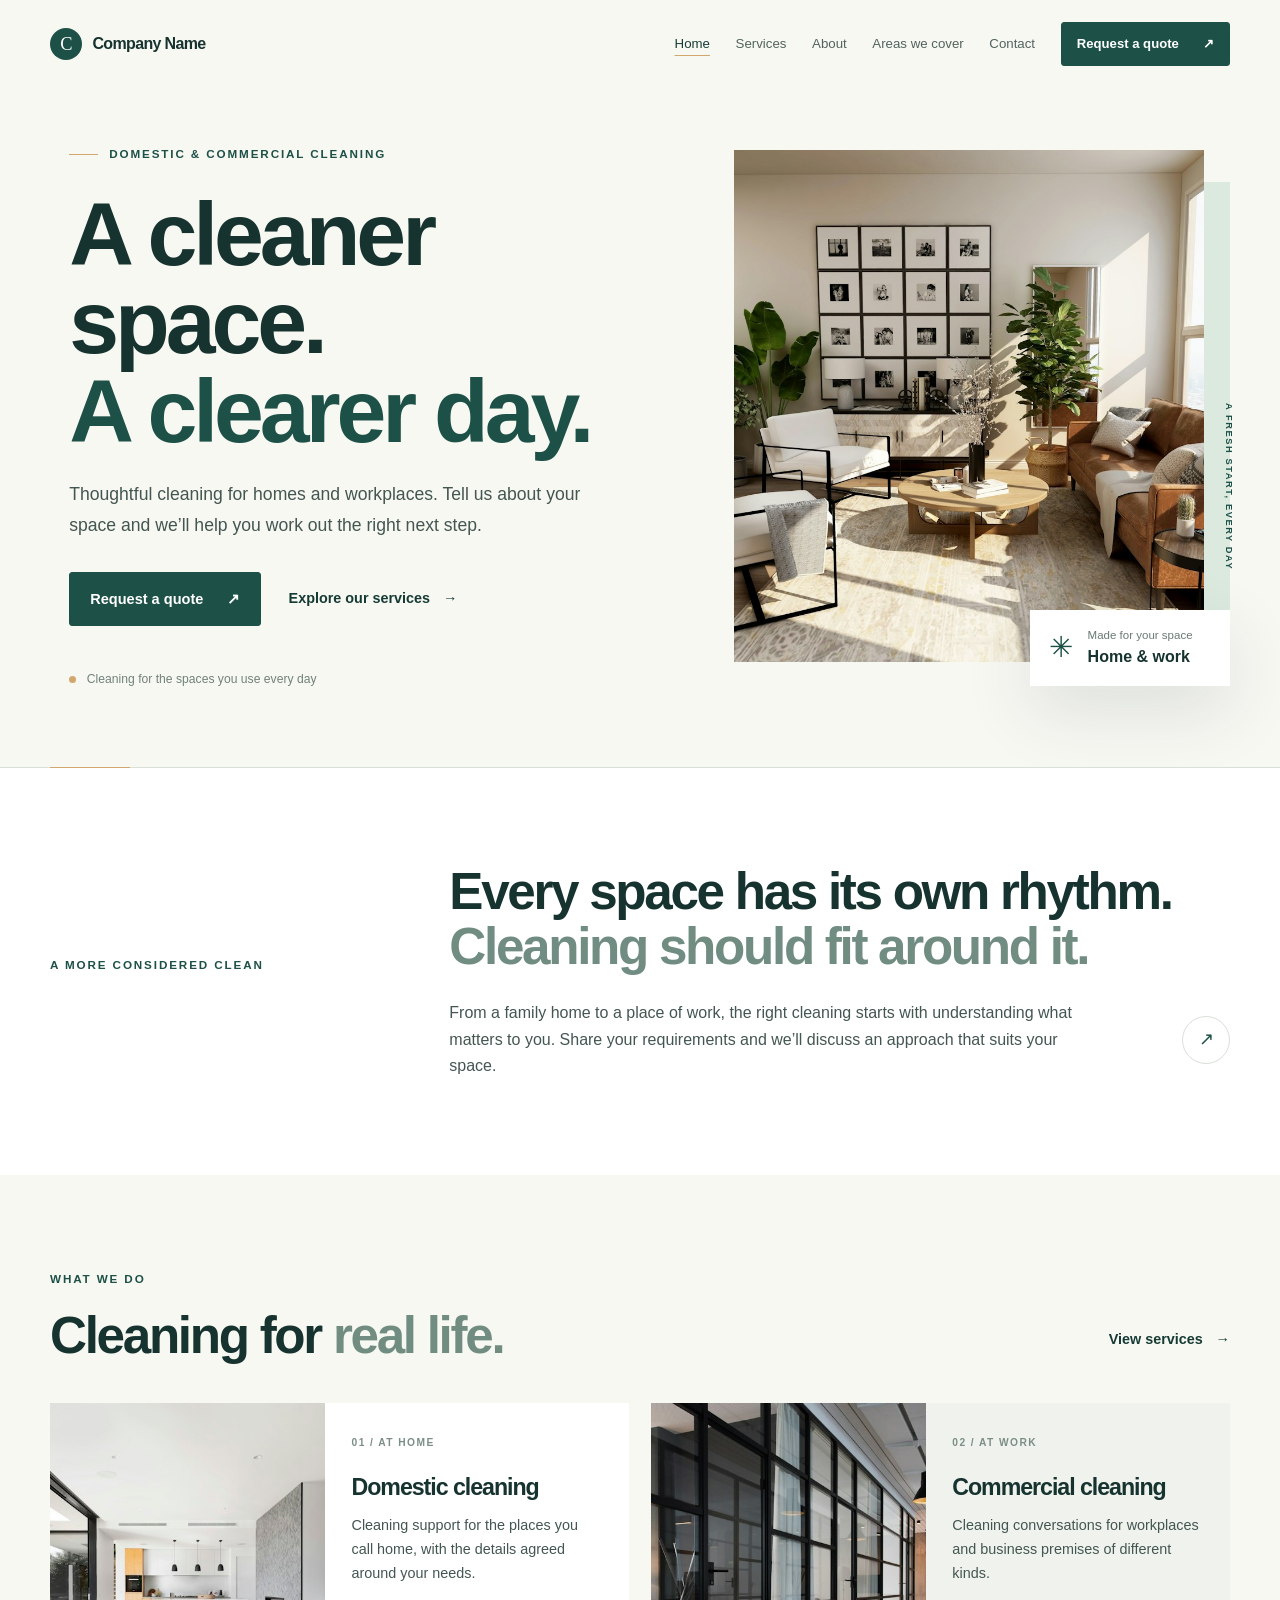
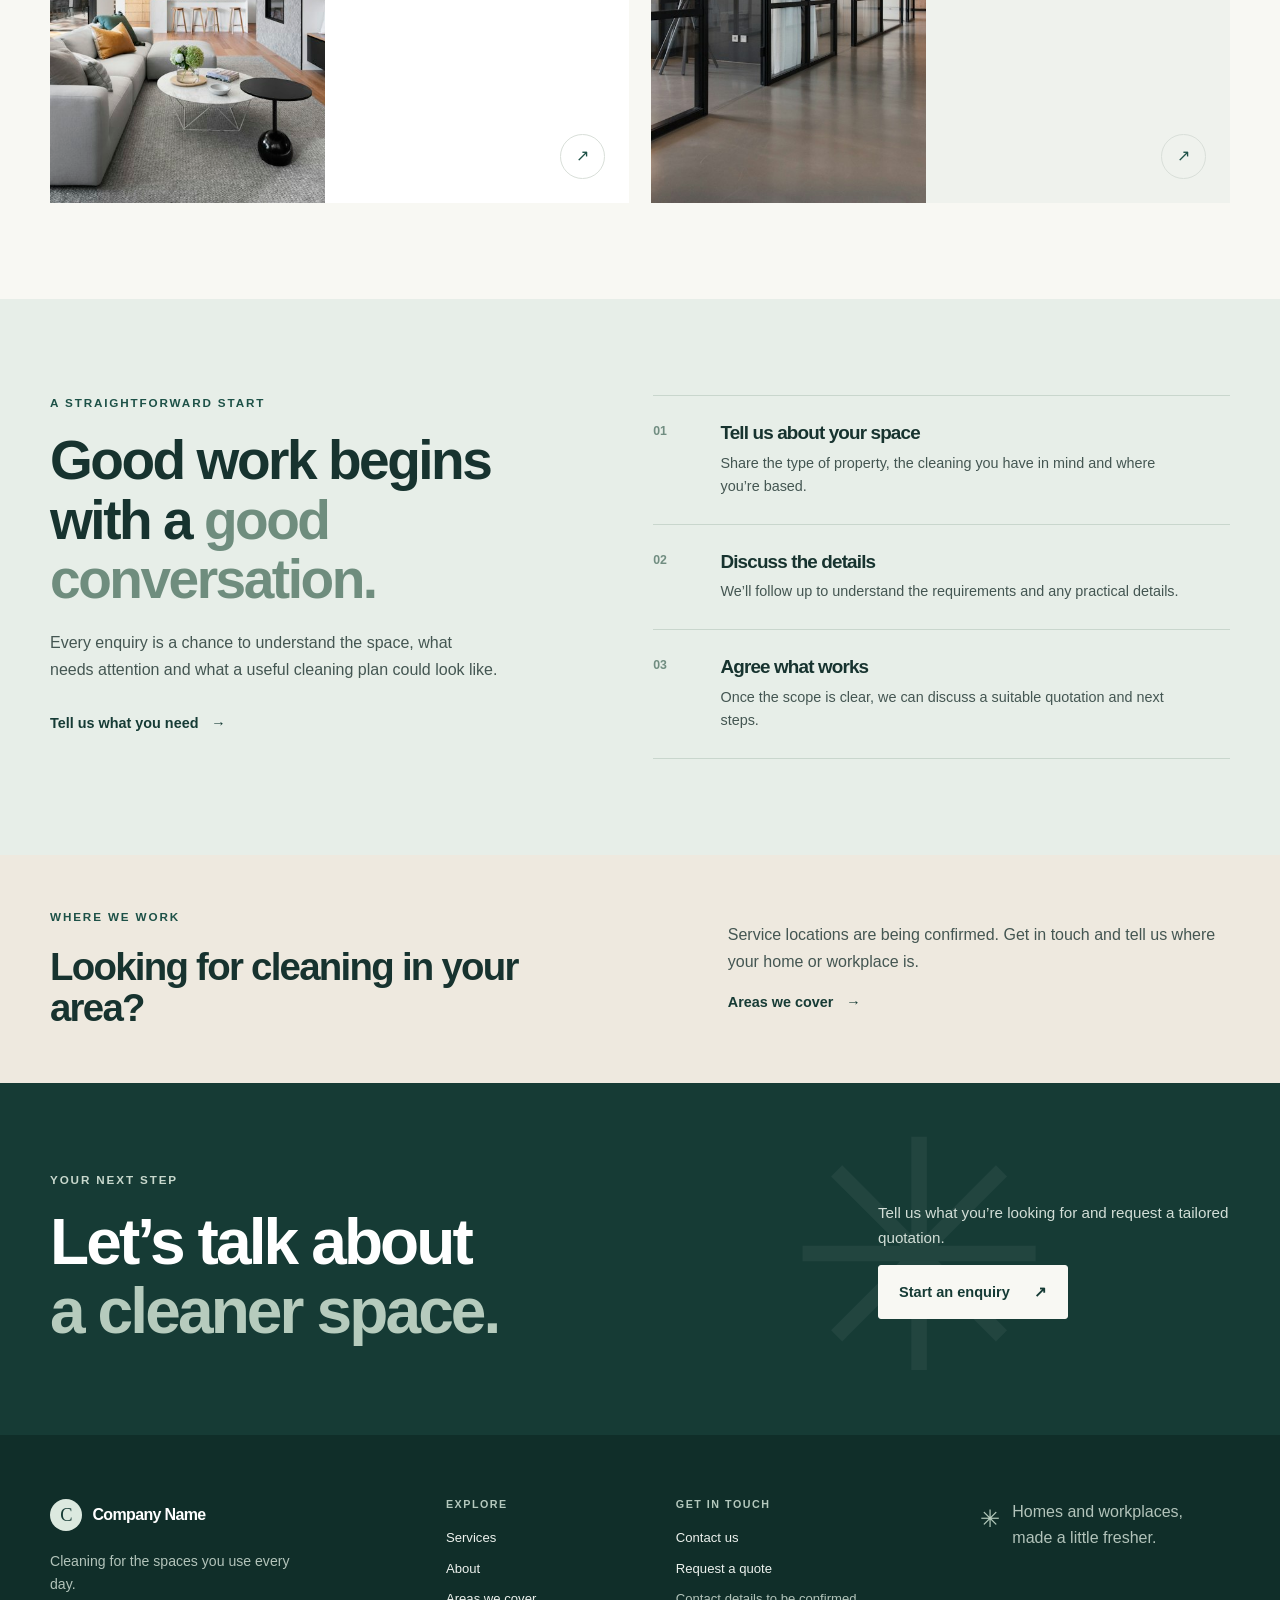
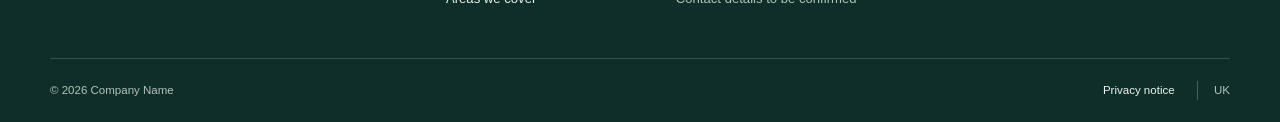
==== index.html @ 4decc687 "new project" ====
<!doctype html>
<html lang="en-GB">
<head>
  <meta charset="utf-8">
  <meta name="viewport" content="width=device-width, initial-scale=1">
  <meta name="description" content="Domestic and commercial cleaning shaped around your space. Tell us what you need and request a tailored quotation.">
  <meta name="theme-color" content="#163b35">
  <meta name="robots" content="noindex,nofollow">
  <meta property="og:type" content="website">
  <meta property="og:title" content="Cleaning Services | Home">
  <meta property="og:description" content="Domestic and commercial cleaning shaped around your space.">
  <title>Cleaning Services | Home</title>
  <link rel="icon" href="assets/favicon.svg" type="image/svg+xml">
  <link rel="stylesheet" href="css/style.css">
  <script src="js/config.js" defer></script>
  <script src="js/main.js" defer></script>
</head>
<body data-page="home">
  <a class="skip-link" href="#main">Skip to content</a>
  <header class="site-header">
    <div class="container header-inner">
      <a class="brand" href="index.html" aria-label="Cleaning Services home">
        <span class="brand-mark" aria-hidden="true">C</span><span data-company-name>Company Name</span>
      </a>
      <button class="menu-toggle" type="button" aria-expanded="false" aria-controls="primary-navigation">
        <span class="menu-toggle-label">Menu</span><span class="menu-icon" aria-hidden="true"><i></i><i></i></span>
      </button>
      <nav class="primary-navigation" id="primary-navigation" aria-label="Main navigation">
        <a href="index.html" data-nav="home">Home</a>
        <a href="services.html" data-nav="services">Services</a>
        <a href="about.html" data-nav="about">About</a>
        <a href="areas.html" data-nav="areas">Areas we cover</a>
        <a href="contact.html" data-nav="contact">Contact</a>
        <a class="button button-small header-cta" href="contact.html">Request a quote <span aria-hidden="true">↗</span></a>
      </nav>
    </div>
  </header>

  <main id="main">
    <section class="hero">
      <div class="container hero-grid">
        <div class="hero-copy">
          <p class="eyebrow"><span class="eyebrow-line"></span> Domestic &amp; commercial cleaning</p>
          <h1>A cleaner space.<br><span>A clearer day.</span></h1>
          <p class="hero-intro">Thoughtful cleaning for homes and workplaces. Tell us about your space and we’ll help you work out the right next step.</p>
          <div class="hero-actions">
            <a class="button" href="contact.html">Request a quote <span aria-hidden="true">↗</span></a>
            <a class="text-link" href="services.html">Explore our services <span aria-hidden="true">→</span></a>
          </div>
          <p class="hero-note"><span class="note-dot" aria-hidden="true"></span> Cleaning for the spaces you use every day</p>
        </div>
        <div class="hero-visual">
          <img class="hero-image" src="images/home-interior.jpg" width="1200" height="1500" fetchpriority="high" alt="Light-filled living room with a neatly arranged sofa and clear surfaces">
          <div class="image-caption"><span class="caption-mark" aria-hidden="true">✳</span><span>Made for your space<br><strong>Home &amp; work</strong></span></div>
          <span class="hero-vertical-label" aria-hidden="true">A FRESH START, EVERY DAY</span>
        </div>
      </div>
      <div class="hero-bottom-rule" aria-hidden="true"></div>
    </section>

    <section class="section intro-section">
      <div class="container intro-grid">
        <p class="eyebrow">A more considered clean</p>
        <div>
          <h2>Every space has its own rhythm.<br><span>Cleaning should fit around it.</span></h2>
          <div class="intro-copy-row">
            <p>From a family home to a place of work, the right cleaning starts with understanding what matters to you. Share your requirements and we’ll discuss an approach that suits your space.</p>
            <a class="round-link" href="about.html" aria-label="Learn about our approach"><span aria-hidden="true">↗</span></a>
          </div>
        </div>
      </div>
    </section>

    <section class="section services-preview">
      <div class="container">
        <div class="section-heading">
          <div><p class="eyebrow">What we do</p><h2>Cleaning for <span>real life.</span></h2></div>
          <a class="text-link" href="services.html">View services <span aria-hidden="true">→</span></a>
        </div>
        <div class="service-grid">
          <article class="service-card service-card-home">
            <img src="images/home-cleaning.jpg" width="900" height="650" loading="lazy" alt="A bright, uncluttered home interior">
            <div class="service-card-content">
              <p class="card-index">01 / AT HOME</p>
              <h3>Domestic cleaning</h3>
              <p>Cleaning support for the places you call home, with the details agreed around your needs.</p>
              <a class="circle-arrow" href="services.html#domestic" aria-label="Explore domestic cleaning"><span aria-hidden="true">↗</span></a>
            </div>
          </article>
          <article class="service-card service-card-work">
            <img src="images/workplace.jpg" width="900" height="650" loading="lazy" alt="A calm, naturally lit modern workspace">
            <div class="service-card-content">
              <p class="card-index">02 / AT WORK</p>
              <h3>Commercial cleaning</h3>
              <p>Cleaning conversations for workplaces and business premises of different kinds.</p>
              <a class="circle-arrow" href="services.html#commercial" aria-label="Explore commercial cleaning"><span aria-hidden="true">↗</span></a>
            </div>
          </article>
        </div>
      </div>
    </section>

    <section class="section approach-section">
      <div class="container approach-layout">
        <div class="approach-heading">
          <p class="eyebrow">A straightforward start</p>
          <h2>Good work begins<br>with a <span>good conversation.</span></h2>
          <p>Every enquiry is a chance to understand the space, what needs attention and what a useful cleaning plan could look like.</p>
          <a class="text-link" href="contact.html">Tell us what you need <span aria-hidden="true">→</span></a>
        </div>
        <ol class="steps-list">
          <li><span class="step-number">01</span><div><h3>Tell us about your space</h3><p>Share the type of property, the cleaning you have in mind and where you’re based.</p></div></li>
          <li><span class="step-number">02</span><div><h3>Discuss the details</h3><p>We’ll follow up to understand the requirements and any practical details.</p></div></li>
          <li><span class="step-number">03</span><div><h3>Agree what works</h3><p>Once the scope is clear, we can discuss a suitable quotation and next steps.</p></div></li>
        </ol>
      </div>
    </section>

    <section class="areas-strip">
      <div class="container areas-strip-inner">
        <div><p class="eyebrow">Where we work</p><h2>Looking for cleaning in your area?</h2></div>
        <div><p>Service locations are being confirmed. Get in touch and tell us where your home or workplace is.</p><a class="text-link" href="areas.html">Areas we cover <span aria-hidden="true">→</span></a></div>
      </div>
    </section>

    <section class="cta-section">
      <div class="container cta-inner">
        <div><p class="eyebrow eyebrow-light">Your next step</p><h2>Let’s talk about<br><span>a cleaner space.</span></h2></div>
        <div class="cta-action"><p>Tell us what you’re looking for and request a tailored quotation.</p><a class="button button-light" href="contact.html">Start an enquiry <span aria-hidden="true">↗</span></a></div>
        <span class="cta-spark" aria-hidden="true">✳</span>
      </div>
    </section>
  </main>

  <footer class="site-footer">
    <div class="container">
      <div class="footer-main">
        <div class="footer-brand"><a class="brand brand-footer" href="index.html"><span class="brand-mark" aria-hidden="true">C</span><span data-company-name>Company Name</span></a><p>Cleaning for the spaces you use every day.</p></div>
        <div class="footer-column"><h2>Explore</h2><a href="services.html">Services</a><a href="about.html">About</a><a href="areas.html">Areas we cover</a></div>
        <div class="footer-column"><h2>Get in touch</h2><a href="contact.html">Contact us</a><a href="contact.html">Request a quote</a><span data-contact-summary>Contact details to be confirmed</span></div>
        <div class="footer-note"><span class="footer-spark" aria-hidden="true">✳</span><p>Homes and workplaces,<br>made a little fresher.</p></div>
      </div>
      <div class="footer-bottom"><span>© <span data-year></span> <span data-company-name>Company Name</span></span><div><a href="privacy.html">Privacy notice</a><span class="footer-location">UK</span></div></div>
    </div>
  </footer>
</body>
</html>
---- css/style.css ----
:root {
  color-scheme: light;
  --ink: #17332f;
  --ink-soft: #445652;
  --green: #1d5147;
  --green-dark: #163b35;
  --mint: #dce9df;
  --paper: #f8f8f3;
  --white: #fff;
  --sand: #eee9df;
  --line: #d9dfd9;
  --accent: #d1a76d;
  --error: #a33d32;
  --font-body: "Aptos", "Segoe UI", Arial, sans-serif;
  --font-heading: "Aptos Display", "Segoe UI", Arial, sans-serif;
  --space-1: 0.5rem;
  --space-2: 1rem;
  --space-3: 1.5rem;
  --space-4: 2rem;
  --space-5: 3rem;
  --space-6: 4rem;
  --space-7: 6rem;
  --space-8: 8rem;
  --container: 1180px;
  --radius: 3px;
  --shadow: 0 24px 70px rgb(23 51 47 / 12%);
}

* { box-sizing: border-box; }
html { scroll-behavior: smooth; scroll-padding-top: 6rem; }
body {
  margin: 0;
  background: var(--paper);
  color: var(--ink);
  font-family: var(--font-body);
  font-size: 1rem;
  line-height: 1.65;
  -webkit-font-smoothing: antialiased;
}
img { display: block; max-width: 100%; }
a { color: inherit; }
button, input, select, textarea { font: inherit; }
button, a { -webkit-tap-highlight-color: transparent; }
::selection { background: var(--mint); color: var(--ink); }
.container { width: min(var(--container), calc(100% - 3rem)); margin-inline: auto; }
.skip-link { position: absolute; z-index: 100; top: -5rem; left: 1rem; padding: 0.75rem 1rem; background: var(--white); color: var(--ink); }
.skip-link:focus { top: 1rem; }
:focus-visible { outline: 3px solid #bf8d48; outline-offset: 4px; }

h1, h2, h3, p { margin-top: 0; }
h1, h2, h3 { font-family: var(--font-heading); letter-spacing: -0.045em; }
h1 { font-size: clamp(3.5rem, 7vw, 6.35rem); line-height: 0.99; font-weight: 600; }
h2 { font-size: clamp(2.4rem, 4.6vw, 4.25rem); line-height: 1.08; font-weight: 600; }
h3 { font-size: 1.45rem; line-height: 1.25; font-weight: 600; }
h1 span, h2 span { color: #6c9183; }
.eyebrow { display: flex; align-items: center; gap: 0.7rem; margin-bottom: 1.25rem; color: var(--green); font-size: 0.73rem; font-weight: 700; letter-spacing: 0.16em; line-height: 1.4; text-transform: uppercase; }
.eyebrow-line { width: 1.8rem; height: 1px; background: var(--accent); }
.button { display: inline-flex; min-height: 3.35rem; align-items: center; justify-content: center; gap: 1.5rem; padding: 0.85rem 1.25rem; border: 1px solid var(--green); border-radius: var(--radius); background: var(--green); color: var(--white); font-size: 0.91rem; font-weight: 600; line-height: 1.25; text-decoration: none; transition: background-color 160ms ease, color 160ms ease, border-color 160ms ease; }
.button:hover { border-color: var(--green-dark); background: var(--green-dark); }
.button-small { min-height: 2.8rem; padding: 0.65rem 0.95rem; font-size: 0.82rem; }
.button-light { border-color: var(--paper); background: var(--paper); color: var(--green-dark); }
.button-light:hover { border-color: var(--white); background: var(--white); color: var(--green-dark); }
.text-link { display: inline-flex; align-items: center; gap: 0.8rem; color: var(--green-dark); font-size: 0.9rem; font-weight: 600; text-decoration: none; }
.text-link span { transition: transform 160ms ease; }
.text-link:hover span { transform: translateX(4px); }

.site-header { position: sticky; top: 0; z-index: 20; background: var(--paper); }
.header-inner { display: flex; min-height: 5.5rem; align-items: center; justify-content: space-between; }
.brand { display: inline-flex; align-items: center; gap: 0.65rem; color: var(--ink); font-family: var(--font-heading); font-size: 1rem; font-weight: 800; letter-spacing: -0.04em; text-decoration: none; white-space: nowrap; }
.brand-mark { display: grid; width: 2rem; height: 2rem; place-items: center; border-radius: 50%; background: var(--green); color: var(--white); font-family: Georgia, serif; font-size: 1.15rem; font-weight: 400; }
.primary-navigation { display: flex; align-items: center; gap: clamp(1rem, 2vw, 1.8rem); }
.primary-navigation > a:not(.button) { color: #52635e; font-size: 0.83rem; font-weight: 500; text-decoration: none; transition: color 150ms ease; }
.primary-navigation > a:not(.button):hover, .primary-navigation > a[aria-current="page"] { color: var(--green-dark); }
.primary-navigation > a[aria-current="page"]:not(.button) { text-decoration: underline; text-decoration-color: var(--accent); text-underline-offset: 0.45rem; }
.menu-toggle { display: none; }

.hero { position: relative; overflow: hidden; padding: 3.1rem 0 4.4rem; }
.hero-grid { display: grid; min-height: 35rem; grid-template-columns: 1.02fr 0.98fr; align-items: center; gap: 4rem; }
.hero-copy { position: relative; z-index: 2; padding: 0 0 0 1.2rem; }
.hero-copy h1 { margin: 1.7rem 0 1.45rem; }
.hero-copy h1 span { color: var(--green); }
.hero-intro { max-width: 32rem; margin-bottom: 2rem; color: var(--ink-soft); font-size: 1.1rem; line-height: 1.75; }
.hero-actions { display: flex; flex-wrap: wrap; align-items: center; gap: 1.7rem; }
.hero-note { display: flex; align-items: center; gap: 0.65rem; margin: 2.7rem 0 0; color: #71817c; font-size: 0.76rem; }
.note-dot { width: 0.45rem; height: 0.45rem; border-radius: 50%; background: var(--accent); }
.hero-visual { position: relative; width: 100%; max-width: 31rem; justify-self: end; padding: 0 1.6rem 1.5rem 0; }
.hero-visual::before { position: absolute; z-index: -1; top: 2rem; right: 0; width: 67%; height: 86%; background: var(--mint); content: ""; }
.hero-image { width: 100%; height: 32rem; object-fit: cover; object-position: center; }
.image-caption { position: absolute; right: 0; bottom: 0; display: flex; min-width: 12.5rem; align-items: center; gap: 0.9rem; padding: 1rem 1.2rem; background: var(--white); box-shadow: var(--shadow); color: #6b7a75; font-size: 0.72rem; line-height: 1.5; }
.image-caption strong { color: var(--ink); font-family: var(--font-heading); font-size: 1rem; font-weight: 600; }
.caption-mark { color: var(--green); font-size: 1.8rem; }
.hero-vertical-label { position: absolute; right: -0.4rem; bottom: 7.2rem; color: var(--green); font-size: 0.58rem; font-weight: 700; letter-spacing: 0.17em; writing-mode: vertical-rl; }
.hero-bottom-rule { position: absolute; right: 0; bottom: 0; left: 0; height: 1px; background: var(--line); }
.hero-bottom-rule::before { position: absolute; top: 0; left: max(calc((100% - var(--container)) / 2), 1.5rem); width: 5rem; height: 2px; background: var(--accent); content: ""; }

.section { padding-block: var(--space-7); }
.intro-section { background: var(--white); }
.intro-grid { display: grid; grid-template-columns: 0.72fr 1.6fr; gap: 3rem; }
.intro-grid > .eyebrow { margin-top: 0.45rem; }
.intro-grid h2 { margin-bottom: 1.6rem; font-size: clamp(2.25rem, 4vw, 3.5rem); }
.intro-grid h2 span { color: #718d81; }
.intro-copy-row { display: flex; align-items: center; justify-content: space-between; gap: 2rem; }
.intro-copy-row p { max-width: 40rem; margin: 0; color: var(--ink-soft); }
.round-link { display: grid; width: 3rem; height: 3rem; flex: 0 0 auto; place-items: center; border: 1px solid var(--line); border-radius: 50%; color: var(--green); font-size: 1.1rem; text-decoration: none; transition: background 160ms ease, color 160ms ease; }
.round-link:hover { background: var(--green); color: var(--white); }

.services-preview { background: var(--paper); }
.section-heading { display: flex; align-items: end; justify-content: space-between; gap: 2rem; margin-bottom: 2.5rem; }
.section-heading h2 { margin: 0; font-size: clamp(2.5rem, 4vw, 3.7rem); }
.section-heading h2 span { color: #718d81; }
.section-heading > .text-link { margin-bottom: 0.7rem; }
.service-grid { display: grid; grid-template-columns: repeat(2, minmax(0, 1fr)); gap: 1.35rem; }
.service-card { position: relative; display: grid; min-height: 25rem; grid-template-columns: 0.95fr 1.05fr; overflow: hidden; background: var(--white); }
.service-card > img { width: 100%; height: 100%; min-height: 25rem; object-fit: cover; }
.service-card-content { position: relative; display: flex; flex-direction: column; align-items: flex-start; padding: 2rem 1.65rem 5rem; }
.card-index { margin-bottom: 1.3rem; color: #7c8e87; font-size: 0.64rem; font-weight: 700; letter-spacing: 0.14em; }
.service-card h3 { margin-bottom: 0.8rem; }
.service-card-content > p:not(.card-index) { color: var(--ink-soft); font-size: 0.9rem; line-height: 1.65; }
.circle-arrow { position: absolute; right: 1.5rem; bottom: 1.5rem; display: grid; width: 2.8rem; height: 2.8rem; place-items: center; border: 1px solid var(--line); border-radius: 50%; color: var(--green); text-decoration: none; transition: background 160ms ease, color 160ms ease; }
.circle-arrow:hover { background: var(--green); color: var(--white); }
.service-card-work { background: #eff2ed; }

.approach-section { background: #e7eee8; }
.approach-layout { display: grid; grid-template-columns: 0.92fr 1.08fr; align-items: start; gap: 7rem; }
.approach-heading h2 { margin-bottom: 1.3rem; font-size: clamp(2.6rem, 4.3vw, 4rem); }
.approach-heading h2 span { color: #6f8d7e; }
.approach-heading > p:not(.eyebrow) { max-width: 28rem; margin-bottom: 1.7rem; color: var(--ink-soft); }
.steps-list { margin: 0; padding: 0; list-style: none; }
.steps-list li { display: grid; grid-template-columns: 3rem 1fr; gap: 1.2rem; padding: 1.55rem 0; border-top: 1px solid #c9d6cd; }
.steps-list li:last-child { border-bottom: 1px solid #c9d6cd; }
.step-number { color: #718d81; font-family: var(--font-heading); font-size: 0.77rem; font-weight: 700; }
.steps-list h3 { margin: 0 0 0.45rem; font-size: 1.18rem; }
.steps-list p { max-width: 29rem; margin: 0; color: var(--ink-soft); font-size: 0.9rem; }

.areas-strip { padding: 3.4rem 0; background: var(--sand); }
.areas-strip-inner { display: grid; grid-template-columns: 1.1fr 0.9fr; align-items: center; gap: 4rem; }
.areas-strip h2 { max-width: 35rem; margin: 0; font-size: clamp(1.9rem, 3vw, 2.65rem); }
.areas-strip-inner > div:last-child p { max-width: 34rem; margin-bottom: 0.9rem; color: var(--ink-soft); }

.cta-section { overflow: hidden; background: var(--green-dark); color: var(--white); }
.cta-inner { position: relative; display: flex; min-height: 22rem; align-items: center; justify-content: space-between; gap: 3rem; padding-block: 4.5rem; }
.cta-inner h2 { position: relative; z-index: 1; margin: 0; font-size: clamp(3rem, 5vw, 4.7rem); }
.cta-inner h2 span { color: #b6cbbd; }
.eyebrow-light { color: #c8d8cd; }
.cta-action { position: relative; z-index: 1; width: min(22rem, 38%); }
.cta-action p { color: #d2ded7; font-size: 0.95rem; }
.cta-spark { position: absolute; top: 50%; right: 15%; color: rgb(255 255 255 / 5%); font-size: 20rem; line-height: 1; transform: translateY(-50%); }

.site-footer { padding-top: 4rem; background: #102e29; color: #eff3ef; }
.footer-main { display: grid; grid-template-columns: 1.35fr 0.72fr 1fr 0.95fr; gap: 2.5rem; padding-bottom: 3rem; }
.brand-footer { color: var(--white); }
.brand-footer .brand-mark { background: #dce9df; color: var(--green-dark); }
.footer-brand > p { max-width: 15rem; margin: 1.2rem 0 0; color: #b2c3ba; font-size: 0.88rem; }
.footer-social { display: flex; flex-wrap: wrap; gap: 0.85rem; margin-top: 1rem; }
.footer-social a { color: #edf2ee; font-size: 0.75rem; text-decoration: underline; text-decoration-color: #718d81; text-underline-offset: 0.2rem; }
.footer-column { display: flex; flex-direction: column; align-items: flex-start; gap: 0.55rem; }
.footer-column h2 { margin: 0 0 0.5rem; color: #b4c8bd; font-family: var(--font-body); font-size: 0.67rem; font-weight: 700; letter-spacing: 0.14em; text-transform: uppercase; }
.footer-column a, .footer-column span { color: #edf2ee; font-size: 0.82rem; text-decoration: none; }
.footer-column a:hover, .footer-bottom a:hover { text-decoration: underline; text-underline-offset: 0.2rem; }
.footer-column span { color: #b2c3ba; }
.footer-note { display: flex; align-items: flex-start; gap: 0.8rem; }
.footer-note p { margin: 0; color: #b2c3ba; font-family: var(--font-heading); font-size: 1rem; }
.footer-spark { color: #b6cbbd; font-size: 1.5rem; }
.footer-bottom { display: flex; min-height: 4rem; align-items: center; justify-content: space-between; gap: 1rem; border-top: 1px solid rgb(255 255 255 / 16%); color: #b2c3ba; font-size: 0.72rem; }
.footer-bottom > div { display: flex; align-items: center; gap: 1.4rem; }
.footer-bottom a { color: #edf2ee; text-decoration: none; }
.footer-location { padding-left: 1rem; border-left: 1px solid rgb(255 255 255 / 24%); }

.page-hero { padding: 5rem 0 2.5rem; background: var(--paper); }
.page-hero-inner { position: relative; }
.page-hero h1 { margin: 1.5rem 0 1.4rem; font-size: clamp(3.5rem, 7vw, 6rem); }
.page-hero h1 span { color: var(--green); }
.page-hero-inner > p:not(.eyebrow) { max-width: 40rem; margin-bottom: 2rem; color: var(--ink-soft); font-size: 1.08rem; }
.breadcrumb { display: flex; align-items: center; gap: 0.6rem; color: #7b8983; font-size: 0.73rem; }
.breadcrumb a { color: var(--green); text-decoration: none; }
.breadcrumb a:hover { text-decoration: underline; }

.service-detail-section { padding-block: 5.5rem; background: var(--white); }
.service-detail-section + .service-detail-section { padding-top: 0; }
.service-detail-grid { display: grid; grid-template-columns: 1.05fr 0.95fr; align-items: center; gap: 6rem; }
.service-detail-image { position: relative; padding: 0 1.5rem 1.5rem 0; }
.service-detail-image::before { position: absolute; z-index: 0; right: 0; bottom: 0; width: 60%; height: 66%; background: var(--mint); content: ""; }
.service-detail-image img { position: relative; z-index: 1; width: 100%; height: 24rem; object-fit: cover; }
.image-index { position: absolute; z-index: 2; top: 1.2rem; left: 1.2rem; color: var(--white); font-family: var(--font-heading); font-size: 0.85rem; font-weight: 700; }
.service-detail-copy h2 { margin-bottom: 1.2rem; }
.service-detail-copy h2 span { color: #718d81; }
.service-detail-copy > p:not(.eyebrow) { max-width: 32rem; color: var(--ink-soft); }
.simple-list { display: grid; gap: 0.65rem; margin: 1.4rem 0 1.8rem; padding: 0; list-style: none; }
.simple-list li { position: relative; padding-left: 1.4rem; color: var(--ink); font-size: 0.9rem; }
.simple-list li::before { position: absolute; top: 0.68rem; left: 0; width: 0.48rem; height: 1px; background: var(--accent); content: ""; }
.service-detail-alt { background: #f0f3ee; }
.service-detail-reverse { grid-template-columns: 0.95fr 1.05fr; }
.service-detail-reverse .service-detail-image { order: 2; }
.service-detail-reverse .service-detail-copy { order: 1; }
.service-detail-alt .service-detail-image::before { background: #d8e2d8; }
.service-note { padding-block: 3rem; background: var(--sand); }
.service-note-inner { display: grid; grid-template-columns: 2rem 1fr auto; align-items: center; gap: 1.4rem; }
.note-symbol { color: var(--green); font-size: 1.6rem; }
.service-note h2 { margin: 0 0 0.5rem; font-size: 1.5rem; }
.service-note p { max-width: 43rem; margin: 0; color: var(--ink-soft); font-size: 0.89rem; }

.about-story { background: var(--white); }
.about-story-grid { display: grid; grid-template-columns: 0.85fr 1.15fr; align-items: center; gap: 7rem; }
.about-photo-wrap { position: relative; padding: 0 1.5rem 1.5rem 0; }
.about-photo-wrap::before { position: absolute; z-index: 0; right: 0; bottom: 0; width: 65%; height: 65%; background: var(--mint); content: ""; }
.about-photo-wrap img { position: relative; z-index: 1; width: 100%; height: 36rem; object-fit: cover; }
.photo-note { position: absolute; z-index: 2; right: 0; bottom: 0; padding: 1rem 1.3rem; background: var(--green-dark); color: var(--white); font-size: 0.79rem; line-height: 1.5; }
.about-story-copy h2 { margin-bottom: 1.4rem; }
.about-story-copy h2 span { color: #718d81; }
.about-story-copy > p:not(.eyebrow) { max-width: 38rem; color: var(--ink-soft); }
.about-values { margin-top: 2rem; }
.about-values > div { display: grid; grid-template-columns: 2.5rem 1fr; gap: 1rem; padding: 1.15rem 0; border-top: 1px solid var(--line); }
.value-mark { padding-top: 0.2rem; color: #718d81; font-size: 0.7rem; font-weight: 700; }
.about-values h3 { margin: 0 0 0.35rem; font-size: 1rem; }
.about-values p { margin: 0; color: var(--ink-soft); font-size: 0.85rem; }
.about-banner { padding-block: 5rem; background: #e7eee8; text-align: center; }
.about-banner .eyebrow { justify-content: center; }
.about-banner h2 { margin: 0 auto 1.8rem; font-size: clamp(2.5rem, 4.5vw, 4rem); }
.about-banner h2 span { color: #718d81; }

.area-content { background: var(--white); }
.area-content-grid { display: grid; grid-template-columns: 1fr 0.9fr; align-items: center; gap: 6rem; }
.area-content h2 { margin-bottom: 1.2rem; }
.area-content h2 span { color: #718d81; }
.area-lead { max-width: 31rem; margin-bottom: 1.8rem; color: var(--ink-soft); }
.area-check-card { padding: 2.5rem; background: #eef2ed; }
.area-check-icon { display: grid; width: 3.2rem; height: 3.2rem; margin-bottom: 1.3rem; place-items: center; border-radius: 50%; background: var(--green); color: var(--white); font-size: 1.5rem; }
.area-check-card h3 { margin-bottom: 1.4rem; }
.area-check-card ol { display: grid; gap: 1rem; margin: 0; padding: 0; list-style: none; }
.area-check-card li { display: flex; gap: 0.8rem; color: var(--ink-soft); font-size: 0.9rem; }
.area-check-card li span { color: var(--green); font-size: 0.7rem; font-weight: 700; }
.area-check-card > p { margin: 1.5rem 0 0; padding-top: 1.2rem; border-top: 1px solid #d5dfd6; color: #71817b; font-size: 0.77rem; }
.area-note { padding-block: 4.5rem; background: var(--sand); text-align: center; }
.area-note .container { max-width: 760px; }
.area-note .eyebrow { justify-content: center; }
.area-note h2 { margin-bottom: 1rem; font-size: clamp(2rem, 4vw, 3rem); }
.area-note h2 span { color: #718d81; }
.area-note .container > p:last-child { max-width: 38rem; margin-inline: auto; color: var(--ink-soft); }

.contact-hero { padding-bottom: 2rem; }
.contact-section { padding-top: 3rem; background: var(--white); }
.contact-layout { display: grid; grid-template-columns: 1.2fr 0.8fr; gap: 6rem; }
.contact-form-wrap { min-width: 0; }
.form-heading { margin-bottom: 2rem; }
.form-heading h2 { margin-bottom: 1rem; }
.form-heading h2 span { color: #718d81; }
.form-heading > p:last-child { margin: 0; color: var(--ink-soft); font-size: 0.88rem; }
.form-heading > p:last-child span { color: var(--error); }
.form-setup-alert { margin-bottom: 1.6rem; padding: 1rem 1.1rem; border-left: 3px solid var(--accent); background: #f5f0e8; color: #5c4c37; font-size: 0.85rem; }
.form-setup-alert[hidden] { display: none; }
.form-row { display: grid; grid-template-columns: repeat(2, minmax(0, 1fr)); gap: 1.2rem; }
.field { display: flex; flex-direction: column; gap: 0.4rem; margin-bottom: 1.15rem; }
.field label { color: var(--ink); font-size: 0.82rem; font-weight: 600; }
.field label > span:not(.optional) { color: var(--error); }
.optional { color: #82908a; font-size: 0.72rem; font-weight: 400; }
.field input:not([type="checkbox"]), .field select, .field textarea { width: 100%; min-height: 3.15rem; padding: 0.75rem 0.85rem; border: 1px solid #cbd4cd; border-radius: 2px; background: var(--white); color: var(--ink); }
.field textarea { min-height: 9rem; resize: vertical; }
.field input::placeholder { color: #8a9690; }
.field input:focus, .field select:focus, .field textarea:focus { border-color: var(--green); outline: 2px solid rgb(29 81 71 / 18%); outline-offset: 1px; }
.field [aria-invalid="true"] { border-color: var(--error) !important; }
.field-hint { color: #71817b; font-size: 0.74rem; }
.field-error { min-height: 0; color: var(--error); font-size: 0.76rem; }
.field-error:empty { display: none; }
.consent-field { display: grid; grid-template-columns: 1rem 1fr; align-items: start; gap: 0.65rem; margin: 0 0 1.2rem; }
.consent-field input { width: 1rem; height: 1rem; margin: 0.2rem 0 0; accent-color: var(--green); }
.consent-field label { color: var(--ink-soft); font-size: 0.78rem; font-weight: 400; }
.consent-field label a, .form-footnote a { color: var(--green); text-underline-offset: 0.15rem; }
.form-general-error { margin: 0 0 1rem; }
.form-submit:disabled { cursor: not-allowed; opacity: 0.55; }
.form-submit.is-loading { cursor: progress; }
.form-footnote { margin: 0.9rem 0 0; color: #7b8983; font-size: 0.75rem; }
.form-status { min-height: 1.4rem; margin: 1rem 0 0; color: var(--green); font-size: 0.88rem; }
.form-status.is-error { color: var(--error); }
.honeypot { position: absolute; left: -10000px; width: 1px; height: 1px; overflow: hidden; }
.contact-aside { align-self: start; padding: 2.5rem; background: #edf2ed; }
.contact-aside-top h2 { margin-bottom: 1rem; font-size: clamp(2.4rem, 4vw, 3.6rem); }
.contact-aside-top h2 span { color: #718d81; }
.contact-aside-top > p:last-child { color: var(--ink-soft); font-size: 0.88rem; }
.contact-methods { margin-top: 2rem; }
.contact-method { display: grid; grid-template-columns: 2rem 1fr; gap: 0.8rem; padding: 1.15rem 0; border-top: 1px solid #d2ddd4; }
.method-symbol { color: var(--green); font-family: var(--font-heading); font-size: 1.05rem; }
.contact-method h3 { margin: 0 0 0.25rem; font-size: 0.9rem; letter-spacing: 0; }
.contact-method p { margin: 0; color: var(--ink-soft); font-size: 0.83rem; overflow-wrap: anywhere; }
.contact-method a { display: inline-block; margin-top: 0.35rem; color: var(--green); font-size: 0.78rem; text-underline-offset: 0.2rem; }
.contact-aside-note { display: flex; gap: 0.8rem; margin-top: 1rem; padding: 1rem; background: #dce8de; color: var(--green-dark); }
.contact-aside-note > span { color: var(--green); font-size: 1.2rem; }
.contact-aside-note p { margin: 0; font-size: 0.79rem; }

.privacy-content { background: var(--white); }
.privacy-layout { display: grid; grid-template-columns: 0.65fr 1.35fr; gap: 5rem; }
.privacy-aside { align-self: start; padding: 1.5rem; background: #edf2ed; color: var(--ink-soft); font-size: 0.86rem; }
.privacy-aside strong { color: var(--ink); }
.privacy-copy h2 { margin: 2.4rem 0 0.8rem; font-size: 1.5rem; }
.privacy-copy h2:first-child { margin-top: 0; }
.privacy-copy p, .privacy-copy li { color: var(--ink-soft); font-size: 0.94rem; }
.privacy-copy ul { padding-left: 1.2rem; }
.privacy-copy li + li { margin-top: 0.4rem; }
.privacy-review-note { padding: 1rem 1.2rem; border-left: 3px solid var(--accent); background: #f5f0e8; color: #5c4c37 !important; }

@media (min-width: 1400px) {
  .hero { padding-top: 4rem; }
  .hero-grid { min-height: 38rem; }
  .hero-image { height: 35rem; }
}
@media (max-width: 1000px) {
  :root { --space-7: 5rem; }
  .primary-navigation { gap: 1rem; }
  .primary-navigation > a:not(.button) { font-size: 0.77rem; }
  .hero-grid { min-height: 31rem; gap: 2rem; }
  .hero-copy { padding-left: 0; }
  .hero-image { height: 28rem; }
  .service-card { grid-template-columns: 1fr; }
  .service-card > img { height: 13rem; min-height: 13rem; }
  .service-card-content { min-height: 15rem; padding: 1.4rem 1.4rem 4rem; }
  .service-card h3 { font-size: 1.3rem; }
  .approach-layout, .service-detail-grid, .about-story-grid { gap: 3.5rem; }
  .contact-layout { gap: 3rem; }
  .footer-main { grid-template-columns: 1.2fr 0.8fr 1fr; }
  .footer-note { display: none; }
}
@media (max-width: 760px) {
  :root { --space-7: 4rem; }
  .container { width: min(var(--container), calc(100% - 2.25rem)); }
  .header-inner { min-height: 4.6rem; }
  .menu-toggle { display: inline-flex; align-items: center; gap: 0.65rem; padding: 0.6rem 0; border: 0; background: transparent; color: var(--ink); cursor: pointer; }
  .menu-toggle-label { font-size: 0.78rem; font-weight: 600; }
  .menu-icon { display: flex; width: 1.25rem; flex-direction: column; gap: 0.3rem; }
  .menu-icon i { width: 100%; height: 1px; background: currentColor; transition: transform 150ms ease; }
  .menu-toggle[aria-expanded="true"] .menu-icon i:first-child { transform: translateY(2px) rotate(45deg); }
  .menu-toggle[aria-expanded="true"] .menu-icon i:last-child { transform: translateY(-2px) rotate(-45deg); }
  .primary-navigation { position: absolute; top: 100%; right: 0; left: 0; display: none; align-items: stretch; gap: 0; padding: 0.5rem 1.125rem 1.2rem; border-top: 1px solid var(--line); background: var(--paper); box-shadow: 0 18px 24px rgb(23 51 47 / 9%); }
  .primary-navigation.is-open { display: flex; flex-direction: column; }
  .primary-navigation > a:not(.button) { padding: 0.75rem 0; border-bottom: 1px solid var(--line); font-size: 0.9rem; }
  .primary-navigation > a[aria-current="page"]:not(.button) { text-decoration: none; }
  .primary-navigation .header-cta { align-self: flex-start; margin-top: 0.9rem; }
  h1 { font-size: clamp(3.15rem, 12vw, 5rem); }
  h2 { font-size: clamp(2.25rem, 9vw, 3.4rem); }
  .hero { padding: 2.3rem 0 2rem; }
  .hero-grid { min-height: 0; grid-template-columns: 1fr; gap: 2.3rem; }
  .hero-copy h1 { margin-top: 1.3rem; }
  .hero-intro { font-size: 1rem; }
  .hero-note { margin-top: 1.6rem; }
  .hero-visual { width: calc(100% - 0.9rem); max-width: none; padding-right: 0.9rem; }
  .hero-image { height: min(88vw, 29rem); }
  .hero-vertical-label { right: -0.3rem; bottom: 6.4rem; }
  .image-caption { min-width: 11rem; padding: 0.8rem 1rem; }
  .section { padding-block: var(--space-7); }
  .intro-grid { grid-template-columns: 1fr; gap: 0.8rem; }
  .intro-grid > .eyebrow { margin: 0; }
  .intro-grid h2 { font-size: clamp(2.1rem, 8vw, 3rem); }
  .intro-copy-row { align-items: flex-start; }
  .intro-copy-row p { font-size: 0.91rem; }
  .section-heading { align-items: flex-start; flex-direction: column; gap: 1rem; }
  .section-heading h2 { font-size: 2.7rem; }
  .section-heading > .text-link { margin: 0; }
  .service-grid { grid-template-columns: 1fr; gap: 1rem; }
  .service-card { grid-template-columns: 0.9fr 1.1fr; min-height: 19rem; }
  .service-card > img { height: 100%; min-height: 19rem; }
  .service-card-content { min-height: 19rem; padding: 1.4rem 1.1rem 4rem; }
  .service-card h3 { font-size: 1.2rem; }
  .service-card-content > p:not(.card-index) { font-size: 0.82rem; }
  .card-index { font-size: 0.57rem; }
  .circle-arrow { right: 1rem; bottom: 1rem; width: 2.4rem; height: 2.4rem; }
  .approach-layout { grid-template-columns: 1fr; gap: 2.4rem; }
  .approach-heading h2 { font-size: 2.8rem; }
  .areas-strip { padding: 2.6rem 0; }
  .areas-strip-inner { grid-template-columns: 1fr; gap: 1.4rem; }
  .areas-strip h2 { font-size: 2rem; }
  .cta-inner { min-height: 0; align-items: flex-start; flex-direction: column; gap: 1.6rem; padding-block: 3.6rem; }
  .cta-inner h2 { font-size: clamp(3rem, 11vw, 4rem); }
  .cta-action { width: min(100%, 26rem); }
  .cta-spark { top: 2rem; right: 0; font-size: 11rem; transform: none; }
  .footer-main { grid-template-columns: 1fr 1fr; gap: 2.2rem 1.2rem; }
  .footer-brand { grid-column: 1 / -1; }
  .footer-bottom { align-items: flex-start; flex-direction: column; justify-content: center; padding-block: 1rem; }
  .page-hero { padding: 3.4rem 0 2rem; }
  .page-hero h1 { font-size: clamp(3.2rem, 11vw, 5rem); }
  .page-hero-inner > p:not(.eyebrow) { font-size: 0.98rem; }
  .service-detail-section { padding-block: 3.5rem; }
  .service-detail-section + .service-detail-section { padding-top: 0; }
  .service-detail-grid, .service-detail-reverse { grid-template-columns: 1fr; gap: 2rem; }
  .service-detail-reverse .service-detail-image, .service-detail-reverse .service-detail-copy { order: initial; }
  .service-detail-image img { height: min(65vw, 23rem); }
  .service-detail-copy h2 { font-size: 3.1rem; }
  .service-note-inner { grid-template-columns: 1.5rem 1fr; gap: 1rem; }
  .service-note .button { grid-column: 2; justify-self: start; }
  .about-story-grid { grid-template-columns: 1fr; gap: 2.5rem; }
  .about-photo-wrap img { height: min(112vw, 31rem); }
  .about-story-copy h2 { font-size: 3rem; }
  .about-banner { padding-block: 3.5rem; }
  .about-banner h2 { font-size: 2.6rem; }
  .area-content-grid { grid-template-columns: 1fr; gap: 2.5rem; }
  .area-check-card { padding: 1.7rem; }
  .area-note { padding-block: 3.5rem; }
  .area-note h2 { font-size: 2.3rem; }
  .contact-layout { grid-template-columns: 1fr; gap: 3rem; }
  .contact-section { padding-top: 2.2rem; }
  .contact-aside { padding: 1.7rem; }
  .privacy-layout { grid-template-columns: 1fr; gap: 2rem; }
}
@media (max-width: 420px) {
  .container { width: calc(100% - 2rem); }
  .brand { font-size: 0.91rem; }
  .hero-actions { align-items: flex-start; flex-direction: column; gap: 1.2rem; }
  .hero-actions .button { width: 100%; justify-content: space-between; }
  .service-card { grid-template-columns: 1fr; }
  .service-card > img { height: 12.5rem; min-height: 12.5rem; }
  .service-card-content { min-height: 15rem; }
  .form-row { grid-template-columns: 1fr; gap: 0; }
}
@media (prefers-reduced-motion: reduce) {
  *, *::before, *::after { scroll-behavior: auto !important; transition-duration: 0.01ms !important; animation-duration: 0.01ms !important; animation-iteration-count: 1 !important; }
}
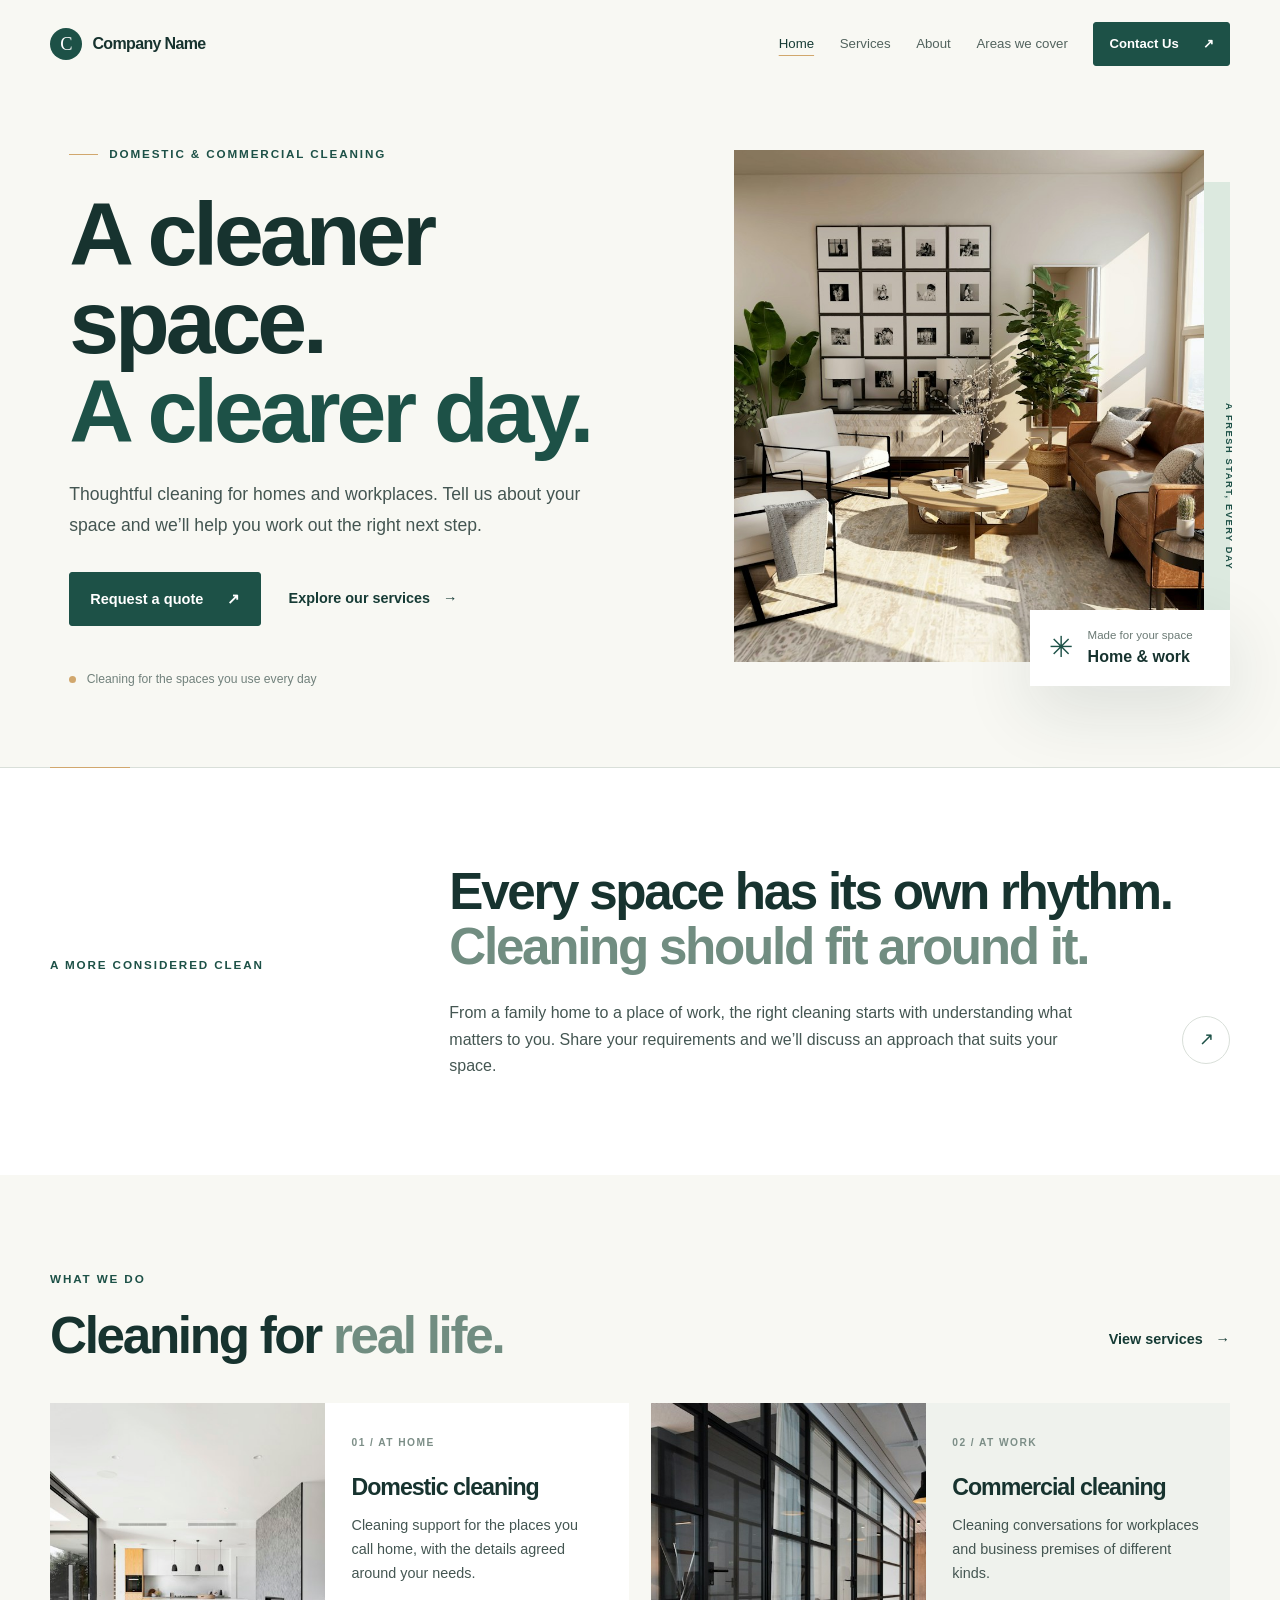
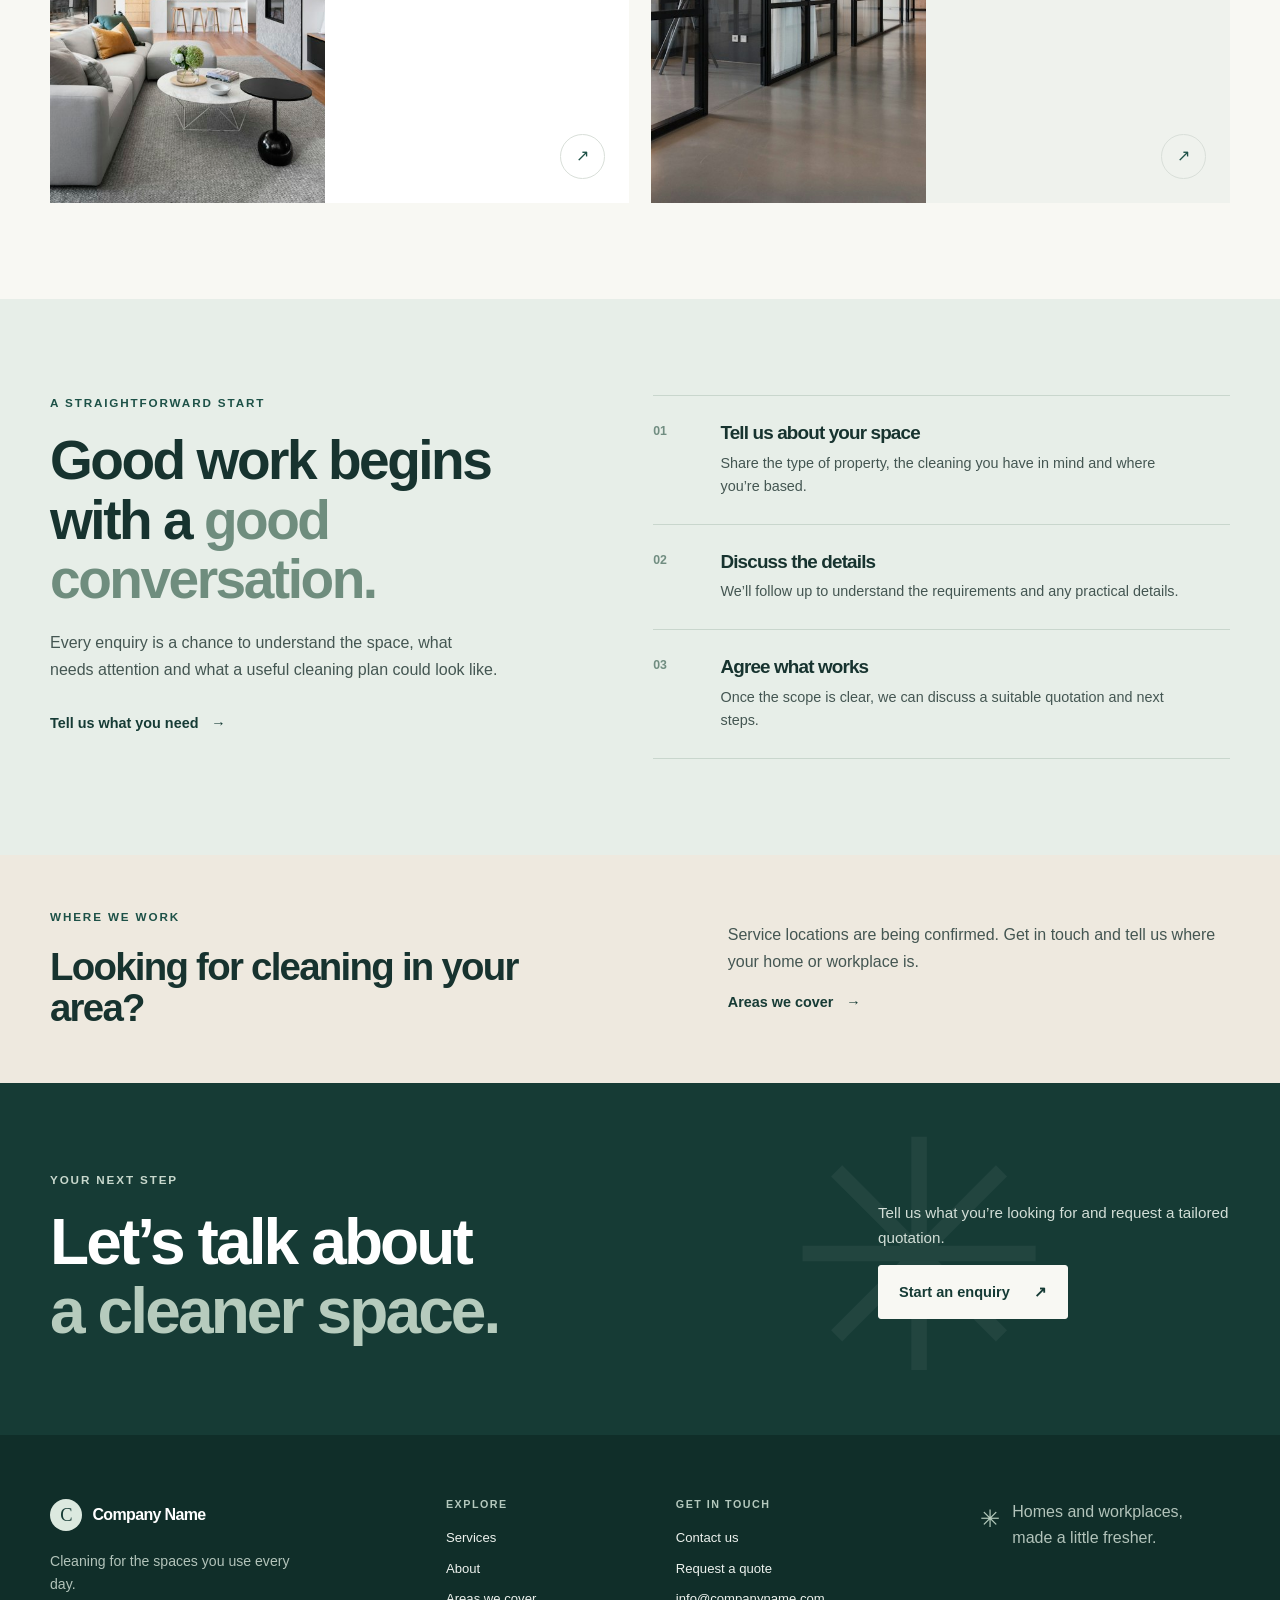
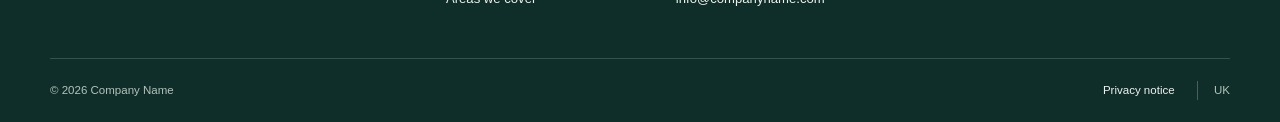
==== commit fd0e0ef4: "updated contact information and company details in the configuration file" ====
--- a/index.html
+++ b/index.html
@@ -30,8 +30,7 @@
         <a href="services.html" data-nav="services">Services</a>
         <a href="about.html" data-nav="about">About</a>
         <a href="areas.html" data-nav="areas">Areas we cover</a>
-        <a href="contact.html" data-nav="contact">Contact</a>
-        <a class="button button-small header-cta" href="contact.html">Request a quote <span aria-hidden="true">↗</span></a>
+        <a class="button button-small header-cta" href="contact.html">Contact Us<span aria-hidden="true">↗</span></a>
       </nav>
     </div>
   </header>
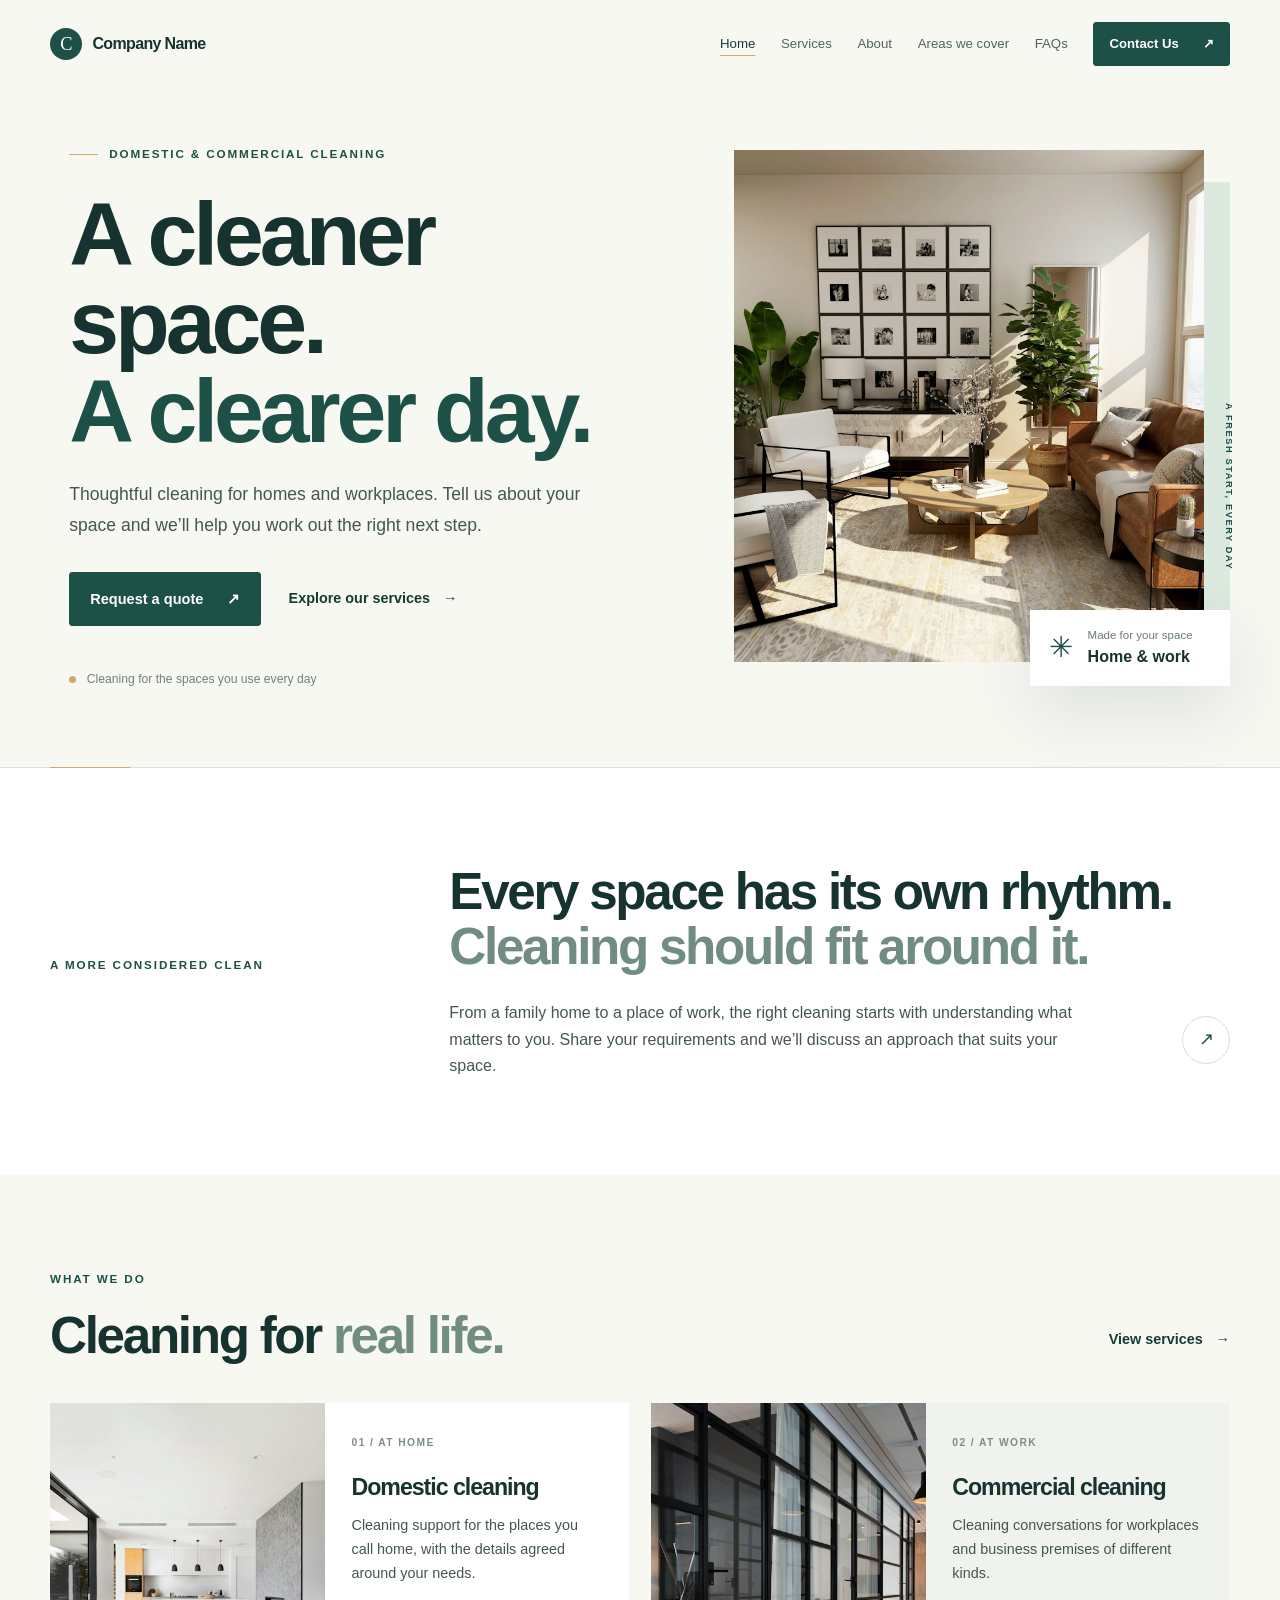
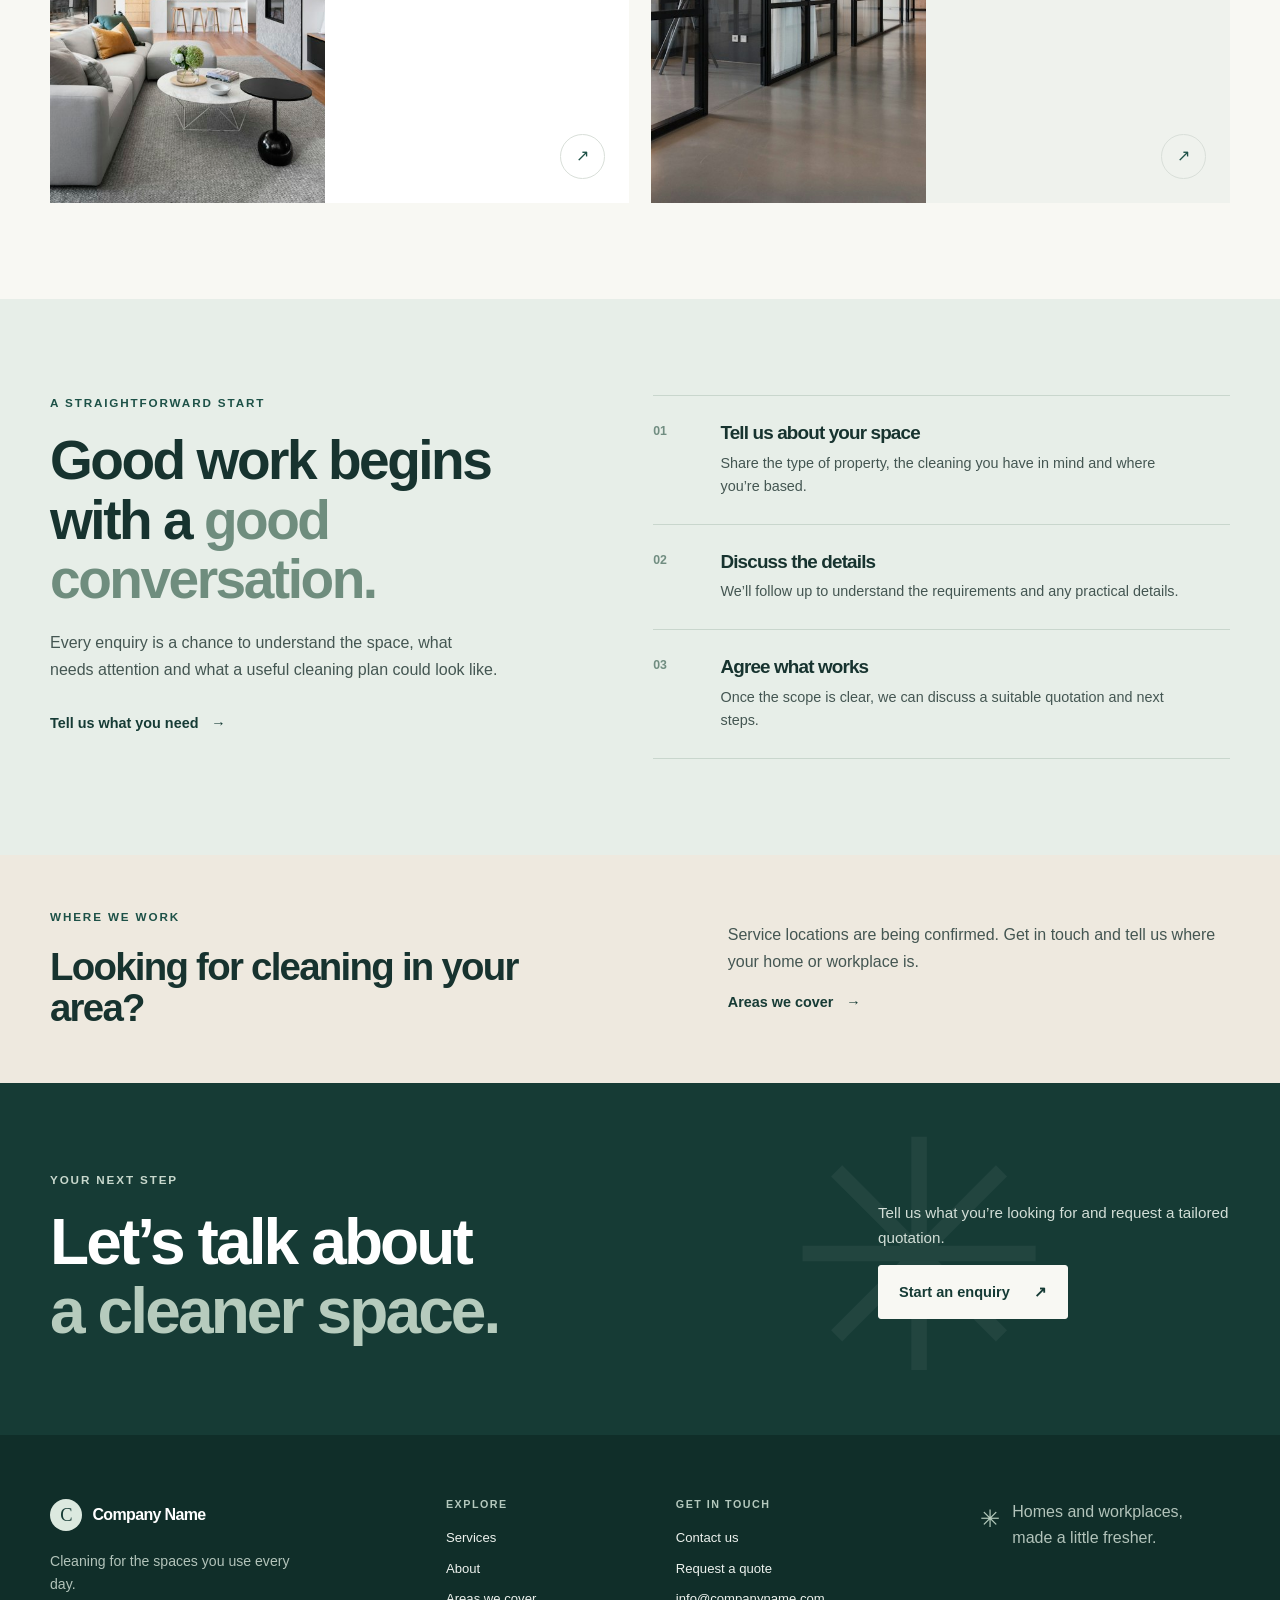
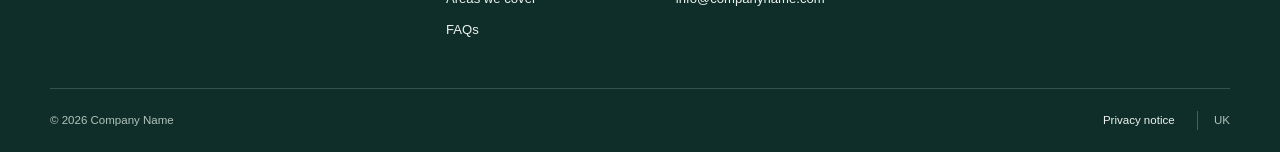
==== commit 6e10d996: "updated company name, email, and phone number in config.js, added FAQ page link to navigation and fo" ====
--- a/index.html
+++ b/index.html
@@ -30,6 +30,7 @@
         <a href="services.html" data-nav="services">Services</a>
         <a href="about.html" data-nav="about">About</a>
         <a href="areas.html" data-nav="areas">Areas we cover</a>
+        <a href="faq.html" data-nav="faq">FAQs</a>
         <a class="button button-small header-cta" href="contact.html">Contact Us<span aria-hidden="true">↗</span></a>
       </nav>
     </div>
@@ -134,8 +135,8 @@
   <footer class="site-footer">
     <div class="container">
       <div class="footer-main">
-        <div class="footer-brand"><a class="brand brand-footer" href="index.html"><span class="brand-mark" aria-hidden="true">C</span><span data-company-name>Company Name</span></a><p>Cleaning for the spaces you use every day.</p></div>
-        <div class="footer-column"><h2>Explore</h2><a href="services.html">Services</a><a href="about.html">About</a><a href="areas.html">Areas we cover</a></div>
+        <div class="footer-brand"><a class="brand brand-footer" href="index.html"><span class="brand-mark" aria-hidden="true">C</span><span data-company-name>Season2season</span></a><p>Cleaning for the spaces you use every day.</p></div>
+        <div class="footer-column"><h2>Explore</h2><a href="services.html">Services</a><a href="about.html">About</a><a href="areas.html">Areas we cover</a><a href="faq.html">FAQs</a></div>
         <div class="footer-column"><h2>Get in touch</h2><a href="contact.html">Contact us</a><a href="contact.html">Request a quote</a><span data-contact-summary>Contact details to be confirmed</span></div>
         <div class="footer-note"><span class="footer-spark" aria-hidden="true">✳</span><p>Homes and workplaces,<br>made a little fresher.</p></div>
       </div>
--- a/css/style.css
+++ b/css/style.css
@@ -296,6 +296,25 @@
 .privacy-copy ul { padding-left: 1.2rem; }
 .privacy-copy li + li { margin-top: 0.4rem; }
 .privacy-review-note { padding: 1rem 1.2rem; border-left: 3px solid var(--accent); background: #f5f0e8; color: #5c4c37 !important; }
+
+.faq-content { background: var(--white); }
+.faq-layout { max-width: 900px; }
+.faq-intro { max-width: 46rem; margin-bottom: 3rem; color: var(--ink-soft); }
+.faq-group + .faq-group { margin-top: 3rem; }
+.faq-group h2 { margin-bottom: 1rem; font-size: 1.7rem; }
+.faq-list { border-bottom: 1px solid var(--line); }
+.faq-list details { border-top: 1px solid var(--line); }
+.faq-list summary { position: relative; padding: 1.25rem 3rem 1.25rem 0; color: var(--ink); font-size: 1.05rem; font-weight: 600; line-height: 1.45; list-style: none; cursor: pointer; }
+.faq-list summary::-webkit-details-marker { display: none; }
+.faq-list summary::after { position: absolute; top: 1.15rem; right: 0.25rem; color: var(--green); font-size: 1.4rem; font-weight: 400; content: "+"; }
+.faq-list details[open] summary::after { content: "−"; }
+.faq-answer { max-width: 48rem; padding: 0 2.5rem 1.25rem 0; color: var(--ink-soft); }
+.faq-answer p { margin: 0; }
+.faq-answer a, .service-note p a { color: var(--green); text-underline-offset: 0.2rem; }
+.faq-contact { padding-block: 3rem; background: var(--sand); }
+.faq-contact-inner { display: flex; align-items: center; justify-content: space-between; gap: 2rem; }
+.faq-contact h2 { margin: 0; font-size: clamp(1.8rem, 3.5vw, 2.7rem); }
+.faq-contact p { max-width: 35rem; margin: 0; color: var(--ink-soft); }
 
 @media (min-width: 1400px) {
   .hero { padding-top: 4rem; }
@@ -397,6 +416,7 @@
   .contact-section { padding-top: 2.2rem; }
   .contact-aside { padding: 1.7rem; }
   .privacy-layout { grid-template-columns: 1fr; gap: 2rem; }
+  .faq-contact-inner { align-items: flex-start; flex-direction: column; gap: 1rem; }
 }
 @media (max-width: 420px) {
   .container { width: calc(100% - 2rem); }
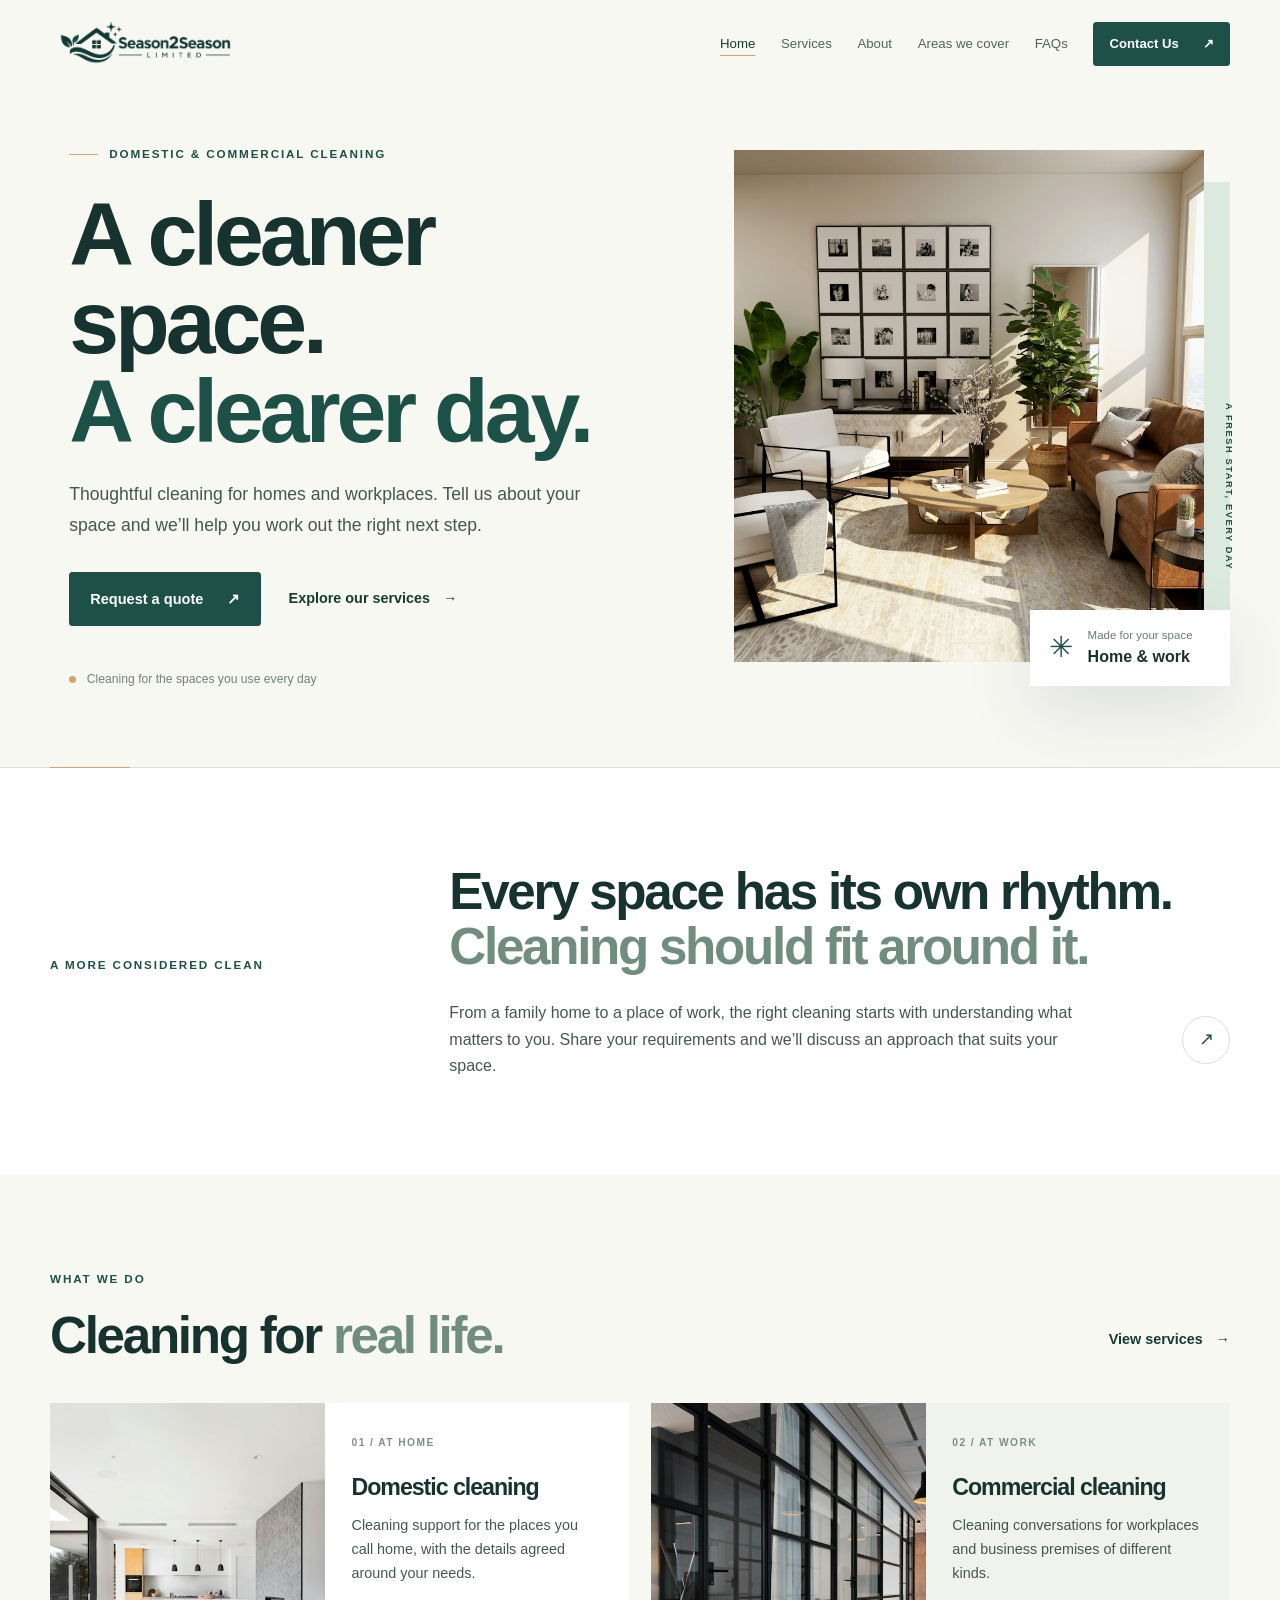
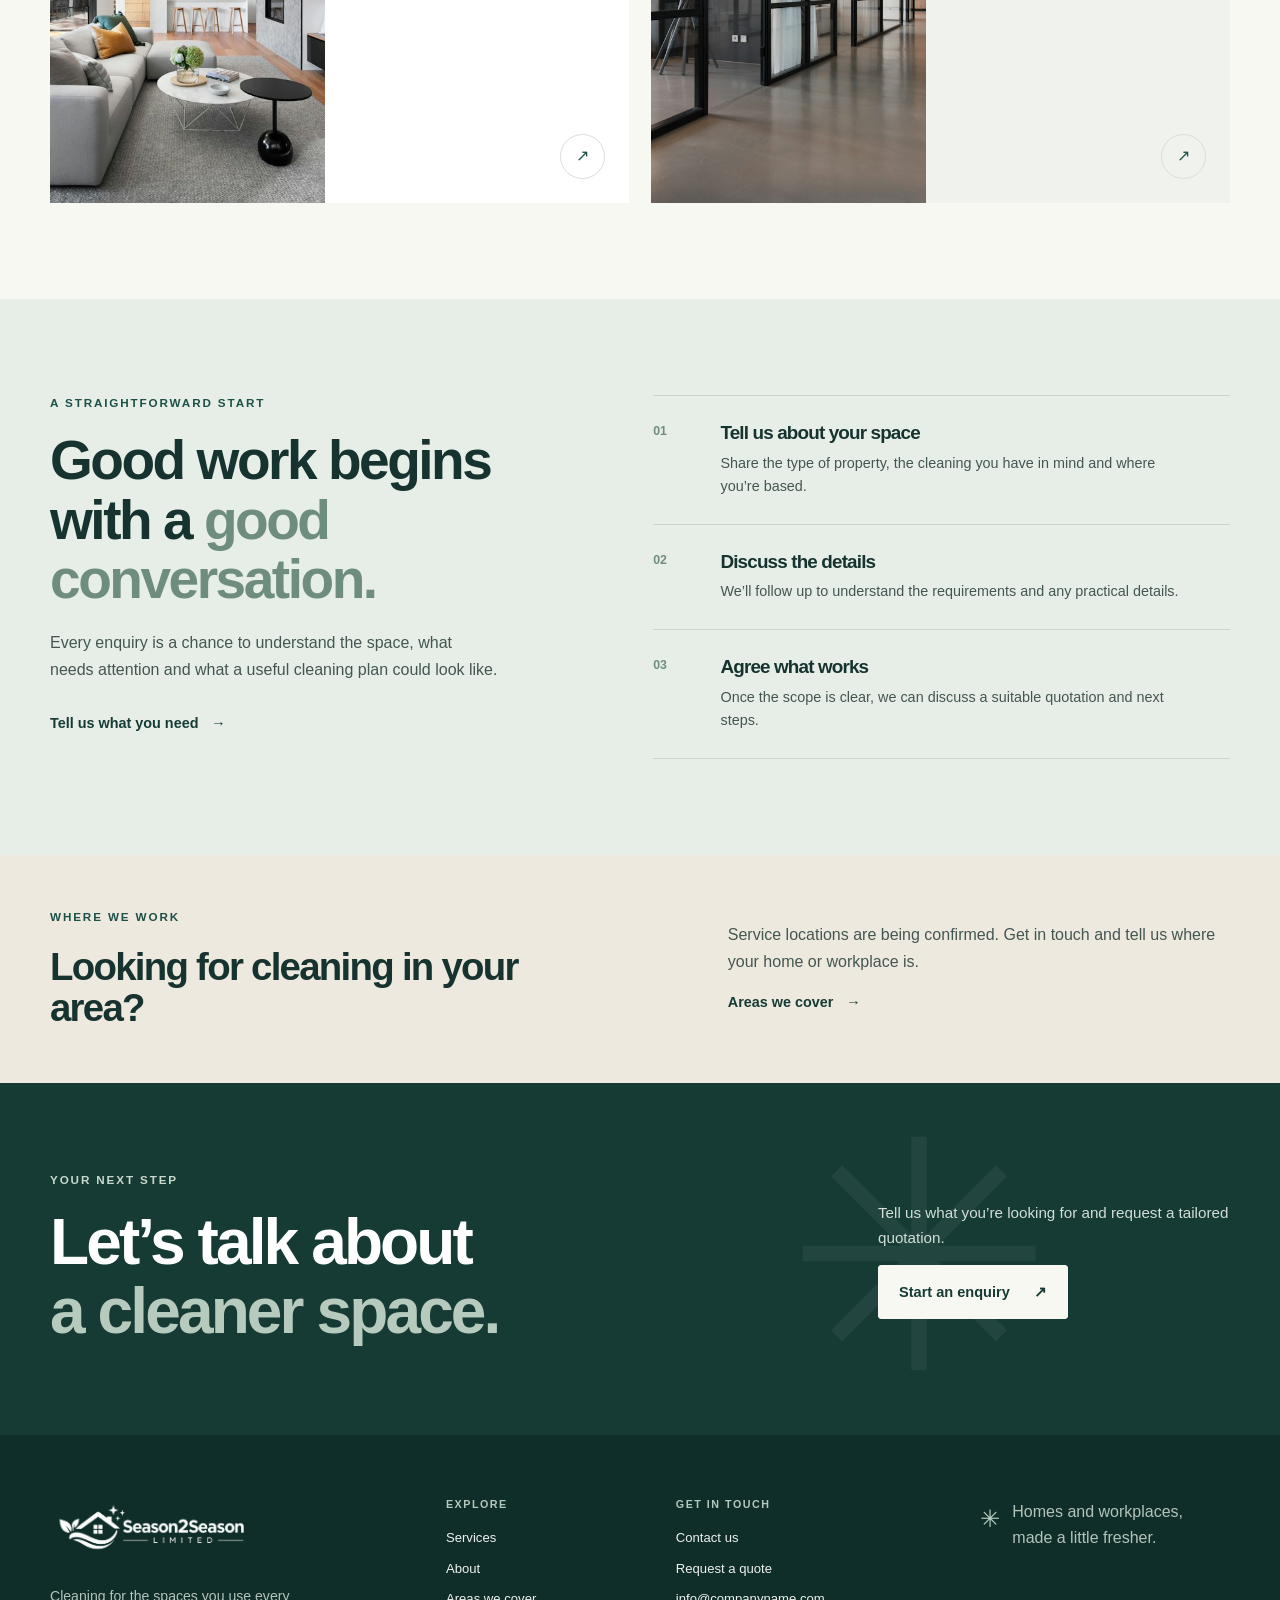
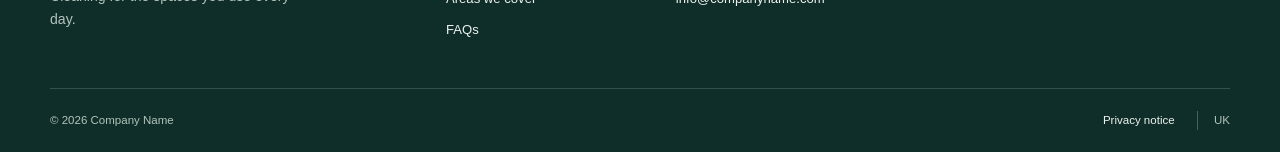
==== commit 200d1072: "replaced brand name with the logo" ====
--- a/index.html
+++ b/index.html
@@ -19,8 +19,8 @@
   <a class="skip-link" href="#main">Skip to content</a>
   <header class="site-header">
     <div class="container header-inner">
-      <a class="brand" href="index.html" aria-label="Cleaning Services home">
-        <span class="brand-mark" aria-hidden="true">C</span><span data-company-name>Company Name</span>
+      <a class="brand" href="index.html" aria-label="Season2season Limited home">
+        <img class="brand-logo" src="images/header_logo.png" alt="">
       </a>
       <button class="menu-toggle" type="button" aria-expanded="false" aria-controls="primary-navigation">
         <span class="menu-toggle-label">Menu</span><span class="menu-icon" aria-hidden="true"><i></i><i></i></span>
@@ -135,7 +135,7 @@
   <footer class="site-footer">
     <div class="container">
       <div class="footer-main">
-        <div class="footer-brand"><a class="brand brand-footer" href="index.html"><span class="brand-mark" aria-hidden="true">C</span><span data-company-name>Season2season</span></a><p>Cleaning for the spaces you use every day.</p></div>
+        <div class="footer-brand"><a class="brand brand-footer" href="index.html"><img class="brand-logo" src="images/footer_logo.png" alt="Season2season Limited"></a><p>Cleaning for the spaces you use every day.</p></div>
         <div class="footer-column"><h2>Explore</h2><a href="services.html">Services</a><a href="about.html">About</a><a href="areas.html">Areas we cover</a><a href="faq.html">FAQs</a></div>
         <div class="footer-column"><h2>Get in touch</h2><a href="contact.html">Contact us</a><a href="contact.html">Request a quote</a><span data-contact-summary>Contact details to be confirmed</span></div>
         <div class="footer-note"><span class="footer-spark" aria-hidden="true">✳</span><p>Homes and workplaces,<br>made a little fresher.</p></div>
--- a/css/style.css
+++ b/css/style.css
@@ -66,8 +66,8 @@
 
 .site-header { position: sticky; top: 0; z-index: 20; background: var(--paper); }
 .header-inner { display: flex; min-height: 5.5rem; align-items: center; justify-content: space-between; }
-.brand { display: inline-flex; align-items: center; gap: 0.65rem; color: var(--ink); font-family: var(--font-heading); font-size: 1rem; font-weight: 800; letter-spacing: -0.04em; text-decoration: none; white-space: nowrap; }
-.brand-mark { display: grid; width: 2rem; height: 2rem; place-items: center; border-radius: 50%; background: var(--green); color: var(--white); font-family: Georgia, serif; font-size: 1.15rem; font-weight: 400; }
+.brand { display: inline-flex; align-items: center; text-decoration: none; }
+.brand-logo { display: block; width: 12rem; max-width: 100%; height: auto; }
 .primary-navigation { display: flex; align-items: center; gap: clamp(1rem, 2vw, 1.8rem); }
 .primary-navigation > a:not(.button) { color: #52635e; font-size: 0.83rem; font-weight: 500; text-decoration: none; transition: color 150ms ease; }
 .primary-navigation > a:not(.button):hover, .primary-navigation > a[aria-current="page"] { color: var(--green-dark); }
@@ -148,8 +148,7 @@
 
 .site-footer { padding-top: 4rem; background: #102e29; color: #eff3ef; }
 .footer-main { display: grid; grid-template-columns: 1.35fr 0.72fr 1fr 0.95fr; gap: 2.5rem; padding-bottom: 3rem; }
-.brand-footer { color: var(--white); }
-.brand-footer .brand-mark { background: #dce9df; color: var(--green-dark); }
+.brand-footer .brand-logo { width: 13rem; }
 .footer-brand > p { max-width: 15rem; margin: 1.2rem 0 0; color: #b2c3ba; font-size: 0.88rem; }
 .footer-social { display: flex; flex-wrap: wrap; gap: 0.85rem; margin-top: 1rem; }
 .footer-social a { color: #edf2ee; font-size: 0.75rem; text-decoration: underline; text-decoration-color: #718d81; text-underline-offset: 0.2rem; }
@@ -420,7 +419,8 @@
 }
 @media (max-width: 420px) {
   .container { width: calc(100% - 2rem); }
-  .brand { font-size: 0.91rem; }
+  .brand-logo { width: 10.5rem; }
+  .brand-footer .brand-logo { width: 12rem; }
   .hero-actions { align-items: flex-start; flex-direction: column; gap: 1.2rem; }
   .hero-actions .button { width: 100%; justify-content: space-between; }
   .service-card { grid-template-columns: 1fr; }
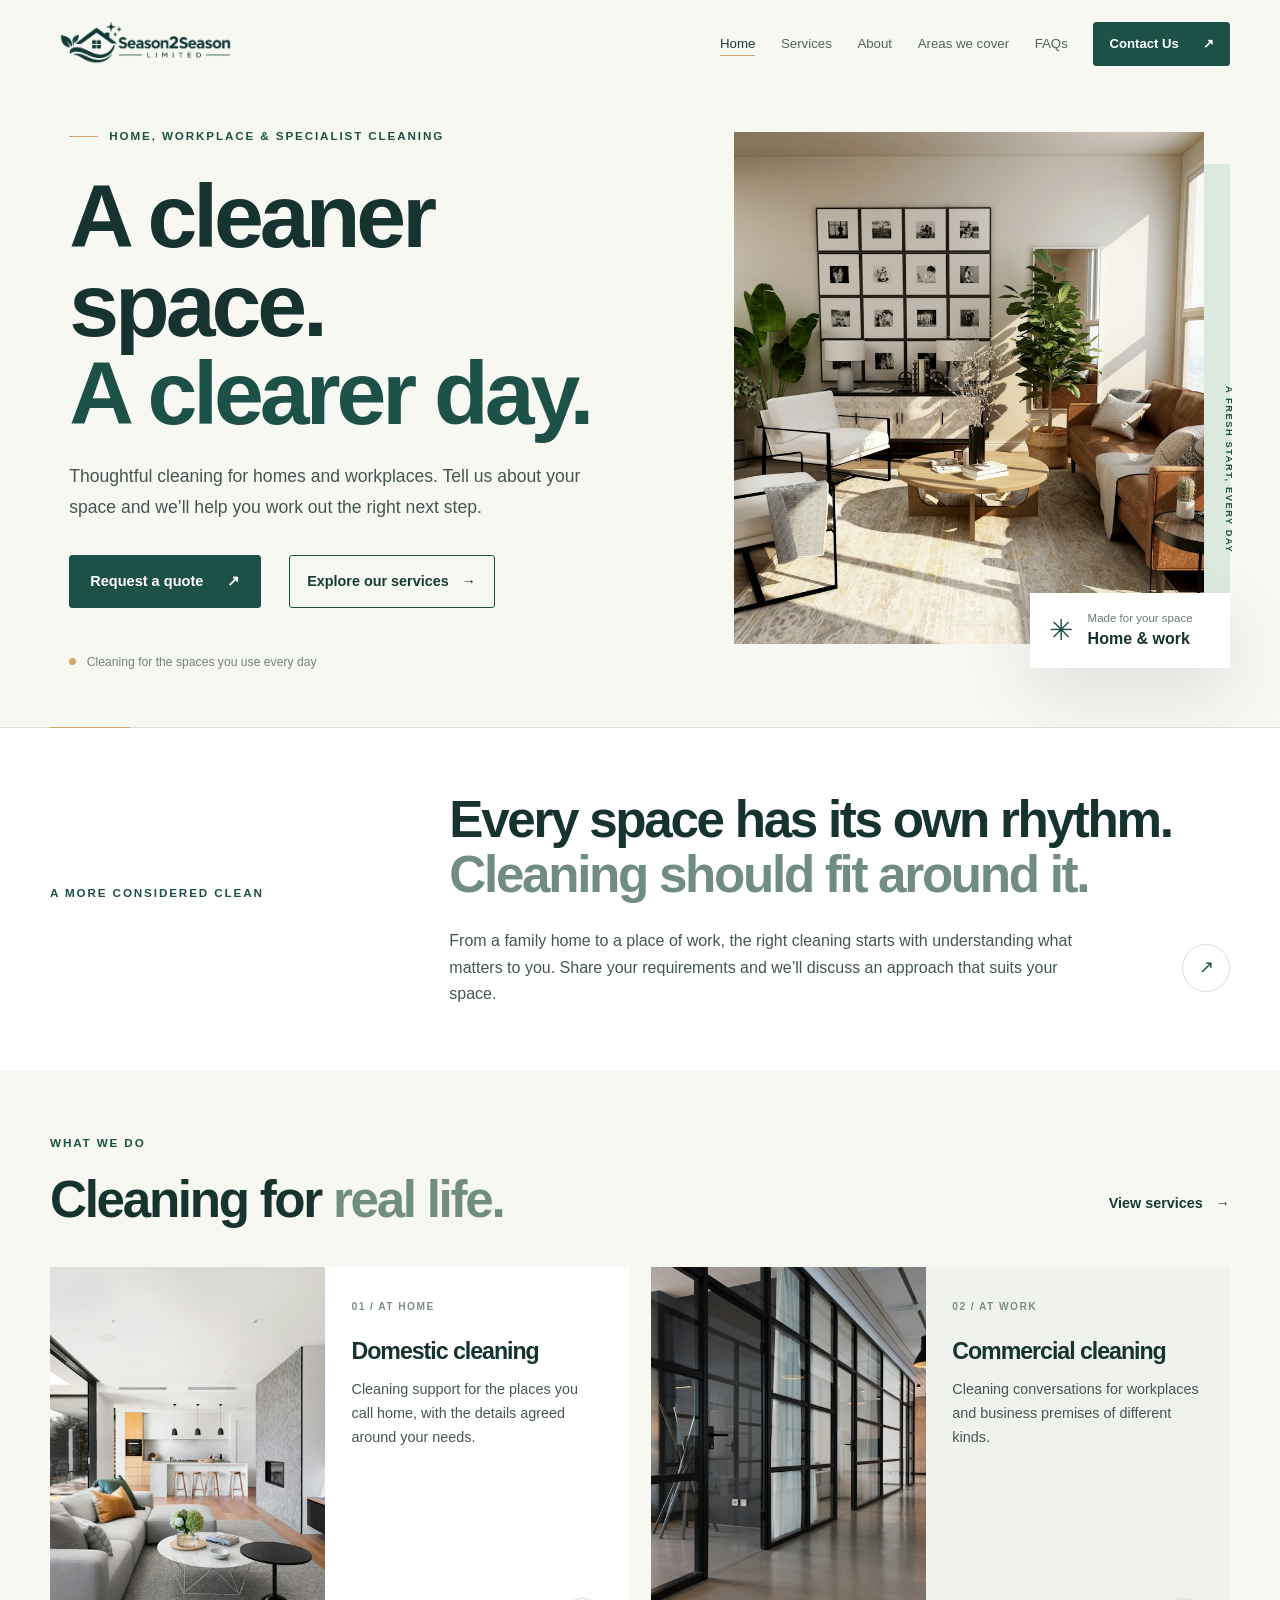
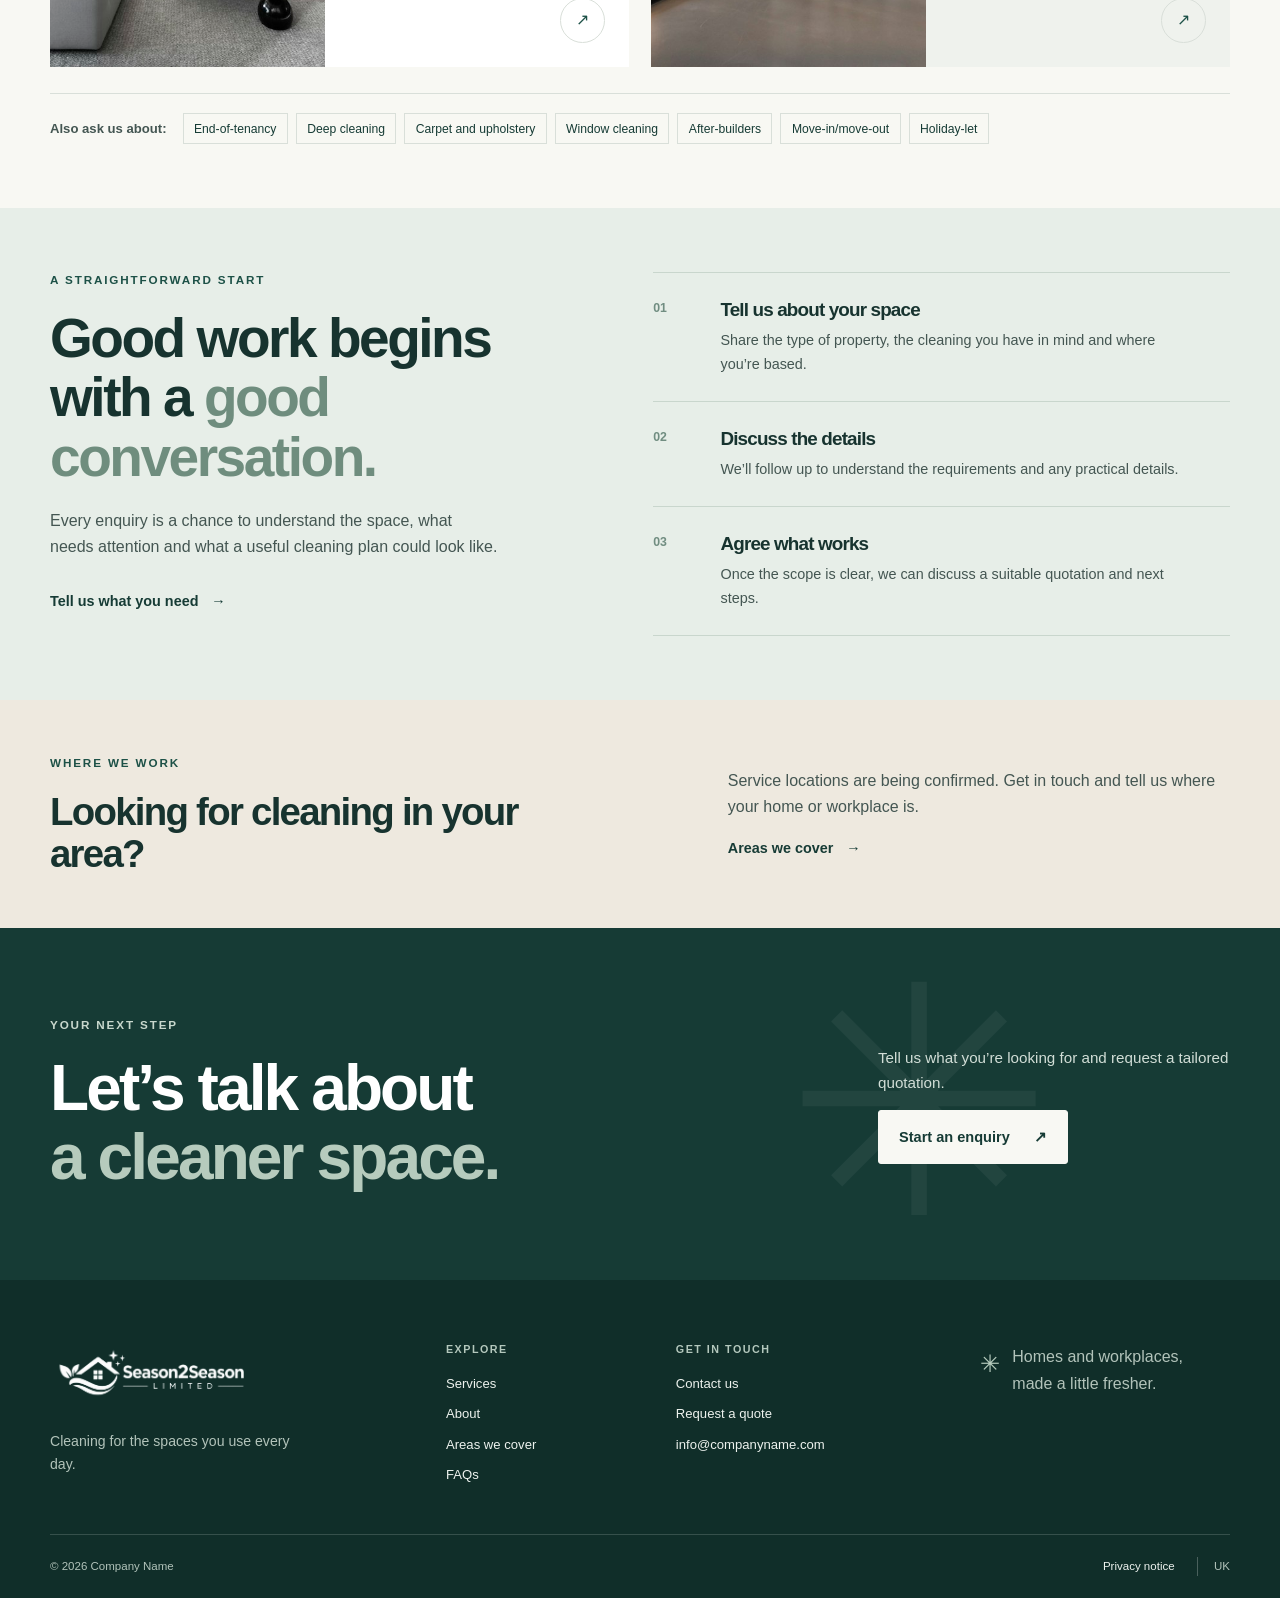
==== commit e9fcd5bf: "design upgrade" ====
--- a/index.html
+++ b/index.html
@@ -3,12 +3,12 @@
 <head>
   <meta charset="utf-8">
   <meta name="viewport" content="width=device-width, initial-scale=1">
-  <meta name="description" content="Domestic and commercial cleaning shaped around your space. Tell us what you need and request a tailored quotation.">
+  <meta name="description" content="Domestic, commercial and specialist cleaning shaped around your space. Tell us what you need and request a tailored quotation.">
   <meta name="theme-color" content="#163b35">
   <meta name="robots" content="noindex,nofollow">
   <meta property="og:type" content="website">
   <meta property="og:title" content="Cleaning Services | Home">
-  <meta property="og:description" content="Domestic and commercial cleaning shaped around your space.">
+  <meta property="og:description" content="Domestic, commercial and specialist cleaning shaped around your space.">
   <title>Cleaning Services | Home</title>
   <link rel="icon" href="assets/favicon.svg" type="image/svg+xml">
   <link rel="stylesheet" href="css/style.css">
@@ -40,7 +40,7 @@
     <section class="hero">
       <div class="container hero-grid">
         <div class="hero-copy">
-          <p class="eyebrow"><span class="eyebrow-line"></span> Domestic &amp; commercial cleaning</p>
+          <p class="eyebrow"><span class="eyebrow-line"></span> Home, workplace &amp; specialist cleaning</p>
           <h1>A cleaner space.<br><span>A clearer day.</span></h1>
           <p class="hero-intro">Thoughtful cleaning for homes and workplaces. Tell us about your space and we’ll help you work out the right next step.</p>
           <div class="hero-actions">
@@ -97,6 +97,18 @@
             </div>
           </article>
         </div>
+        <div class="service-extra-links">
+          <p>Also ask us about:</p>
+          <ul>
+            <li><a href="services.html#end-of-tenancy-cleaning">End-of-tenancy</a></li>
+            <li><a href="services.html#deep-cleaning">Deep cleaning</a></li>
+            <li><a href="services.html#carpet-and-upholstery-cleaning">Carpet and upholstery</a></li>
+            <li><a href="services.html#window-cleaning">Window cleaning</a></li>
+            <li><a href="services.html#after-builders-cleaning">After-builders</a></li>
+            <li><a href="services.html#move-in-move-out-cleaning">Move-in/move-out</a></li>
+            <li><a href="services.html#holiday-let-cleaning">Holiday-let</a></li>
+          </ul>
+        </div>
       </div>
     </section>
 
--- a/css/style.css
+++ b/css/style.css
@@ -19,7 +19,7 @@
   --space-4: 2rem;
   --space-5: 3rem;
   --space-6: 4rem;
-  --space-7: 6rem;
+  --space-7: 4rem;
   --space-8: 8rem;
   --container: 1180px;
   --radius: 3px;
@@ -74,13 +74,15 @@
 .primary-navigation > a[aria-current="page"]:not(.button) { text-decoration: underline; text-decoration-color: var(--accent); text-underline-offset: 0.45rem; }
 .menu-toggle { display: none; }
 
-.hero { position: relative; overflow: hidden; padding: 3.1rem 0 4.4rem; }
+.hero { position: relative; overflow: hidden; padding: 2rem 0 3rem; }
 .hero-grid { display: grid; min-height: 35rem; grid-template-columns: 1.02fr 0.98fr; align-items: center; gap: 4rem; }
 .hero-copy { position: relative; z-index: 2; padding: 0 0 0 1.2rem; }
 .hero-copy h1 { margin: 1.7rem 0 1.45rem; }
 .hero-copy h1 span { color: var(--green); }
 .hero-intro { max-width: 32rem; margin-bottom: 2rem; color: var(--ink-soft); font-size: 1.1rem; line-height: 1.75; }
 .hero-actions { display: flex; flex-wrap: wrap; align-items: center; gap: 1.7rem; }
+.hero-actions .text-link { min-height: 3.35rem; padding: 0.85rem 1.1rem; border: 1px solid var(--green); border-radius: var(--radius); transition: background-color 160ms ease, border-color 160ms ease; }
+.hero-actions .text-link:hover { border-color: var(--green-dark); background: var(--mint); }
 .hero-note { display: flex; align-items: center; gap: 0.65rem; margin: 2.7rem 0 0; color: #71817c; font-size: 0.76rem; }
 .note-dot { width: 0.45rem; height: 0.45rem; border-radius: 50%; background: var(--accent); }
 .hero-visual { position: relative; width: 100%; max-width: 31rem; justify-self: end; padding: 0 1.6rem 1.5rem 0; }
@@ -192,6 +194,21 @@
 .service-detail-reverse .service-detail-image { order: 2; }
 .service-detail-reverse .service-detail-copy { order: 1; }
 .service-detail-alt .service-detail-image::before { background: #d8e2d8; }
+.specialist-services { background: var(--paper); }
+.specialist-services-heading { max-width: 42rem; margin-bottom: 2.2rem; }
+.specialist-services-heading h2 { margin-bottom: 0.9rem; }
+.specialist-services-heading > p:last-child { color: var(--ink-soft); }
+.specialist-service-grid { display: grid; grid-template-columns: repeat(3, minmax(0, 1fr)); gap: 1rem; }
+.specialist-service-card { display: flex; min-height: 13rem; flex-direction: column; align-items: flex-start; padding: 1.4rem; border: 1px solid var(--line); background: var(--white); }
+.specialist-service-card .card-index { margin-bottom: 0.8rem; }
+.specialist-service-card h3 { margin-bottom: 0.6rem; font-size: 1.2rem; }
+.specialist-service-card p:not(.card-index) { margin-bottom: 1rem; color: var(--ink-soft); font-size: 0.86rem; }
+.specialist-service-card .text-link { margin-top: auto; font-size: 0.84rem; }
+.service-extra-links { display: flex; align-items: flex-start; gap: 1rem; margin-top: 1.6rem; padding-top: 1.2rem; border-top: 1px solid var(--line); }
+.service-extra-links > p { flex: 0 0 auto; margin: 0.35rem 0 0; color: var(--ink-soft); font-size: 0.82rem; font-weight: 600; }
+.service-extra-links ul { display: flex; flex-wrap: wrap; gap: 0.5rem; margin: 0; padding: 0; list-style: none; }
+.service-extra-links a { display: inline-flex; padding: 0.3rem 0.65rem; border: 1px solid var(--line); color: var(--green-dark); font-size: 0.76rem; text-decoration: none; }
+.service-extra-links a:hover { border-color: var(--green); background: var(--mint); }
 .service-note { padding-block: 3rem; background: var(--sand); }
 .service-note-inner { display: grid; grid-template-columns: 2rem 1fr auto; align-items: center; gap: 1.4rem; }
 .note-symbol { color: var(--green); font-size: 1.6rem; }
@@ -331,6 +348,7 @@
   .service-card > img { height: 13rem; min-height: 13rem; }
   .service-card-content { min-height: 15rem; padding: 1.4rem 1.4rem 4rem; }
   .service-card h3 { font-size: 1.3rem; }
+  .specialist-service-grid { grid-template-columns: repeat(2, minmax(0, 1fr)); }
   .approach-layout, .service-detail-grid, .about-story-grid { gap: 3.5rem; }
   .contact-layout { gap: 3rem; }
   .footer-main { grid-template-columns: 1.2fr 0.8fr 1fr; }
@@ -391,11 +409,13 @@
   .footer-main { grid-template-columns: 1fr 1fr; gap: 2.2rem 1.2rem; }
   .footer-brand { grid-column: 1 / -1; }
   .footer-bottom { align-items: flex-start; flex-direction: column; justify-content: center; padding-block: 1rem; }
-  .page-hero { padding: 3.4rem 0 2rem; }
+  .page-hero { padding: 2.2rem 0 2rem; }
   .page-hero h1 { font-size: clamp(3.2rem, 11vw, 5rem); }
   .page-hero-inner > p:not(.eyebrow) { font-size: 0.98rem; }
   .service-detail-section { padding-block: 3.5rem; }
   .service-detail-section + .service-detail-section { padding-top: 0; }
+  .specialist-service-grid { grid-template-columns: 1fr; }
+  .service-extra-links { flex-direction: column; gap: 0.7rem; }
   .service-detail-grid, .service-detail-reverse { grid-template-columns: 1fr; gap: 2rem; }
   .service-detail-reverse .service-detail-image, .service-detail-reverse .service-detail-copy { order: initial; }
   .service-detail-image img { height: min(65vw, 23rem); }
@@ -417,17 +437,29 @@
   .privacy-layout { grid-template-columns: 1fr; gap: 2rem; }
   .faq-contact-inner { align-items: flex-start; flex-direction: column; gap: 1rem; }
 }
+@media (max-width: 460px) {
+    .hero-actions {
+        align-items: flex-start;
+        flex-direction: column;
+        gap: 1.2rem;
+    }
+}
 @media (max-width: 420px) {
   .container { width: calc(100% - 2rem); }
   .brand-logo { width: 10.5rem; }
   .brand-footer .brand-logo { width: 12rem; }
-  .hero-actions { align-items: flex-start; flex-direction: column; gap: 1.2rem; }
   .hero-actions .button { width: 100%; justify-content: space-between; }
+  .hero-actions .text-link { width: 100%; display: inline-flex; justify-content: space-between; }
   .service-card { grid-template-columns: 1fr; }
   .service-card > img { height: 12.5rem; min-height: 12.5rem; }
   .service-card-content { min-height: 15rem; }
   .form-row { grid-template-columns: 1fr; gap: 0; }
 }
+@media (max-width: 360px) {
+    h1 {
+        font-size: clamp(3rem, 12vw, 5rem);
+    }
+}
 @media (prefers-reduced-motion: reduce) {
   *, *::before, *::after { scroll-behavior: auto !important; transition-duration: 0.01ms !important; animation-duration: 0.01ms !important; animation-iteration-count: 1 !important; }
 }
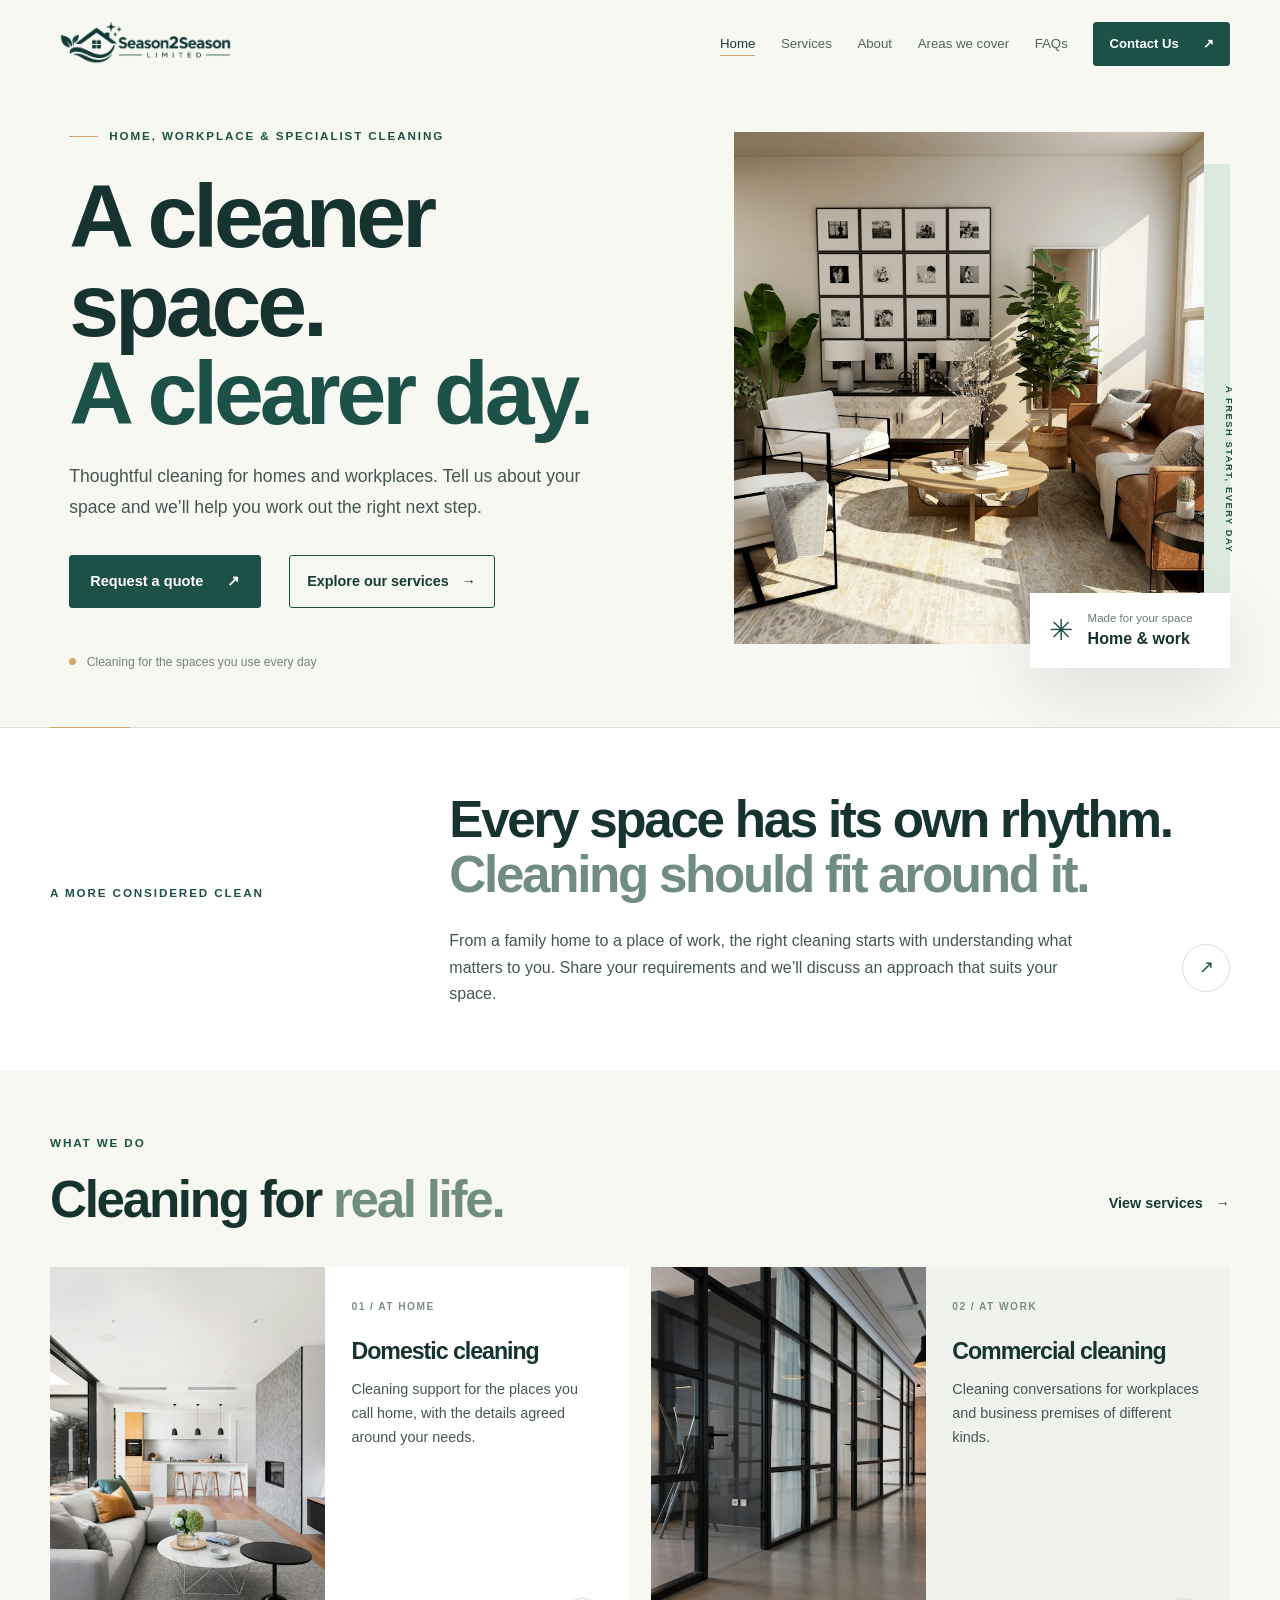
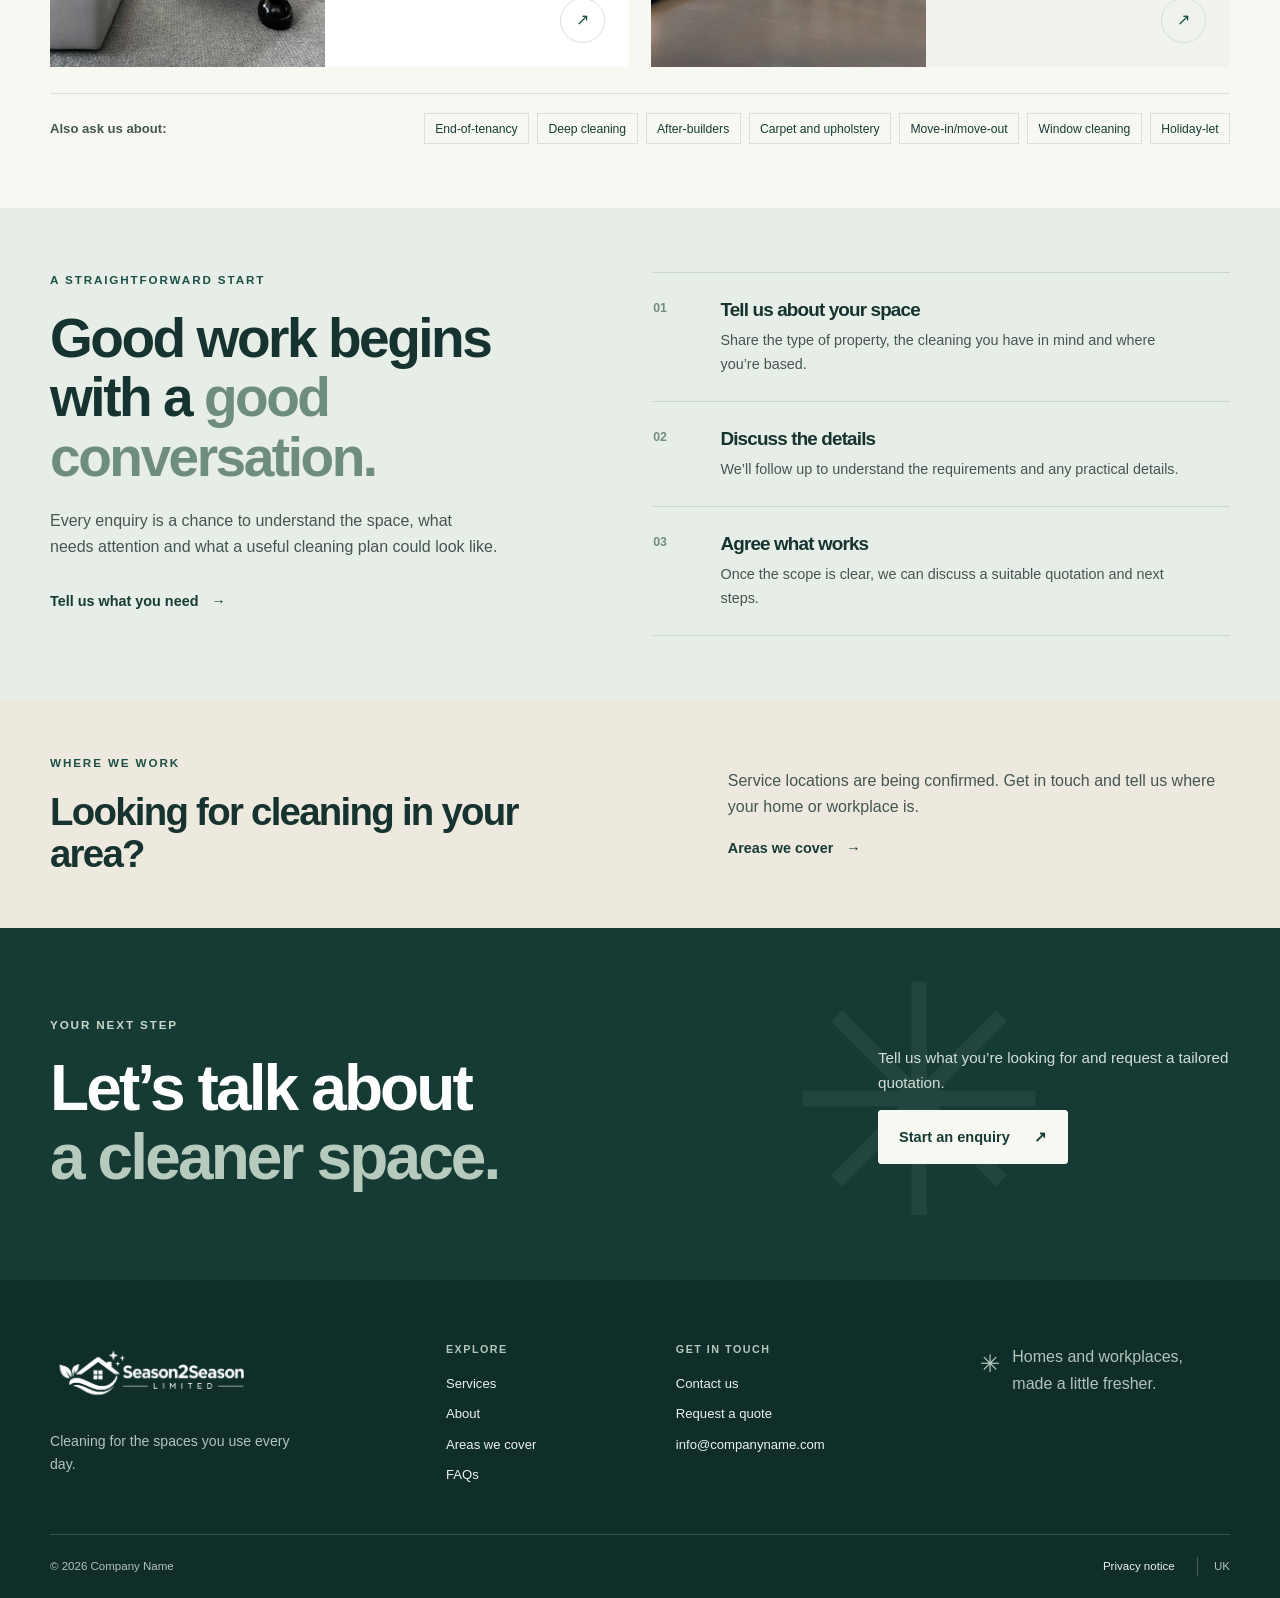
==== commit e3425b09: "updating the services list in the index.html file to include after-builders, carpet and upholstery, " ====
--- a/index.html
+++ b/index.html
@@ -102,10 +102,10 @@
           <ul>
             <li><a href="services.html#end-of-tenancy-cleaning">End-of-tenancy</a></li>
             <li><a href="services.html#deep-cleaning">Deep cleaning</a></li>
+            <li><a href="services.html#after-builders-cleaning">After-builders</a></li>
             <li><a href="services.html#carpet-and-upholstery-cleaning">Carpet and upholstery</a></li>
+            <li><a href="services.html#move-in-move-out-cleaning">Move-in/move-out</a></li>
             <li><a href="services.html#window-cleaning">Window cleaning</a></li>
-            <li><a href="services.html#after-builders-cleaning">After-builders</a></li>
-            <li><a href="services.html#move-in-move-out-cleaning">Move-in/move-out</a></li>
             <li><a href="services.html#holiday-let-cleaning">Holiday-let</a></li>
           </ul>
         </div>
--- a/css/style.css
+++ b/css/style.css
@@ -167,7 +167,7 @@
 .footer-bottom a { color: #edf2ee; text-decoration: none; }
 .footer-location { padding-left: 1rem; border-left: 1px solid rgb(255 255 255 / 24%); }
 
-.page-hero { padding: 5rem 0 2.5rem; background: var(--paper); }
+.page-hero { padding: 2rem 0 3rem; background: var(--paper); }
 .page-hero-inner { position: relative; }
 .page-hero h1 { margin: 1.5rem 0 1.4rem; font-size: clamp(3.5rem, 7vw, 6rem); }
 .page-hero h1 span { color: var(--green); }
@@ -204,7 +204,7 @@
 .specialist-service-card h3 { margin-bottom: 0.6rem; font-size: 1.2rem; }
 .specialist-service-card p:not(.card-index) { margin-bottom: 1rem; color: var(--ink-soft); font-size: 0.86rem; }
 .specialist-service-card .text-link { margin-top: auto; font-size: 0.84rem; }
-.service-extra-links { display: flex; align-items: flex-start; gap: 1rem; margin-top: 1.6rem; padding-top: 1.2rem; border-top: 1px solid var(--line); }
+.service-extra-links { display: flex; align-items: flex-start; gap: 1rem; margin-top: 1.6rem; padding-top: 1.2rem; border-top: 1px solid var(--line); justify-content: space-between; }
 .service-extra-links > p { flex: 0 0 auto; margin: 0.35rem 0 0; color: var(--ink-soft); font-size: 0.82rem; font-weight: 600; }
 .service-extra-links ul { display: flex; flex-wrap: wrap; gap: 0.5rem; margin: 0; padding: 0; list-style: none; }
 .service-extra-links a { display: inline-flex; padding: 0.3rem 0.65rem; border: 1px solid var(--line); color: var(--green-dark); font-size: 0.76rem; text-decoration: none; }
